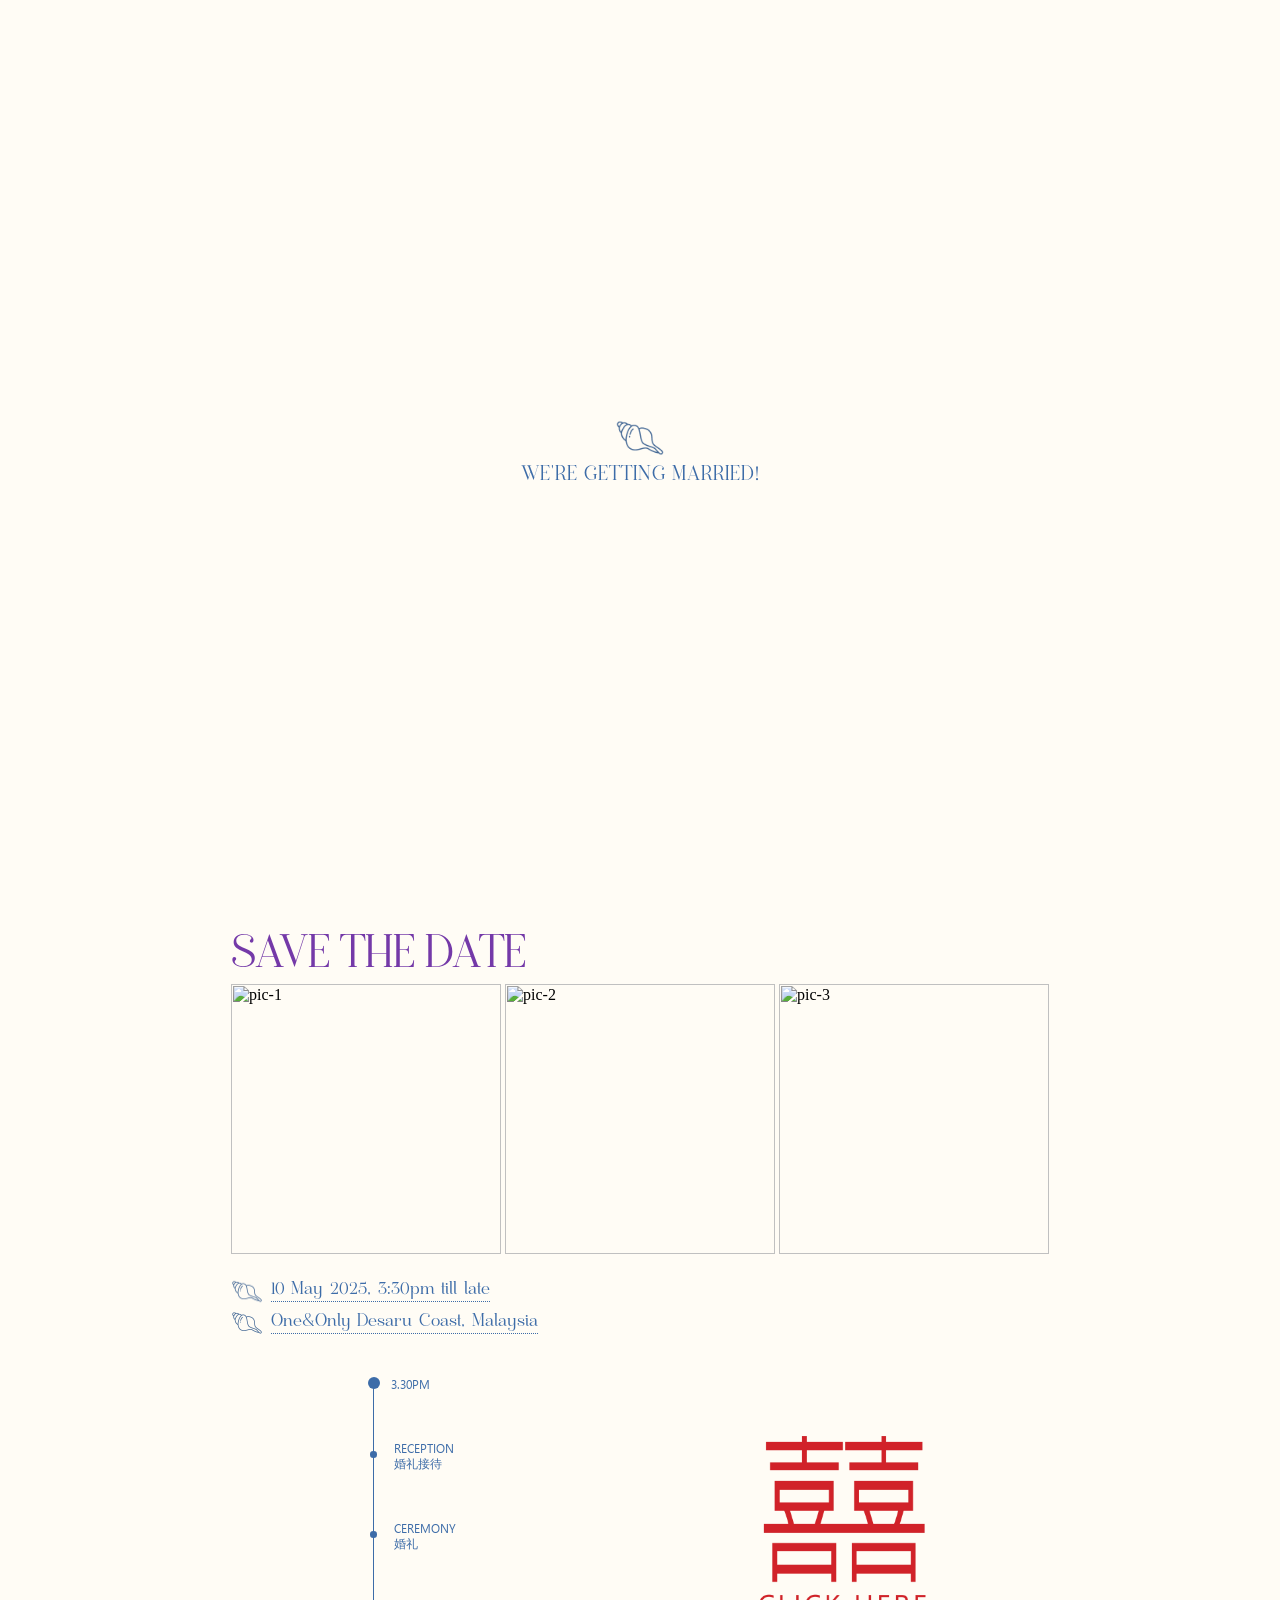
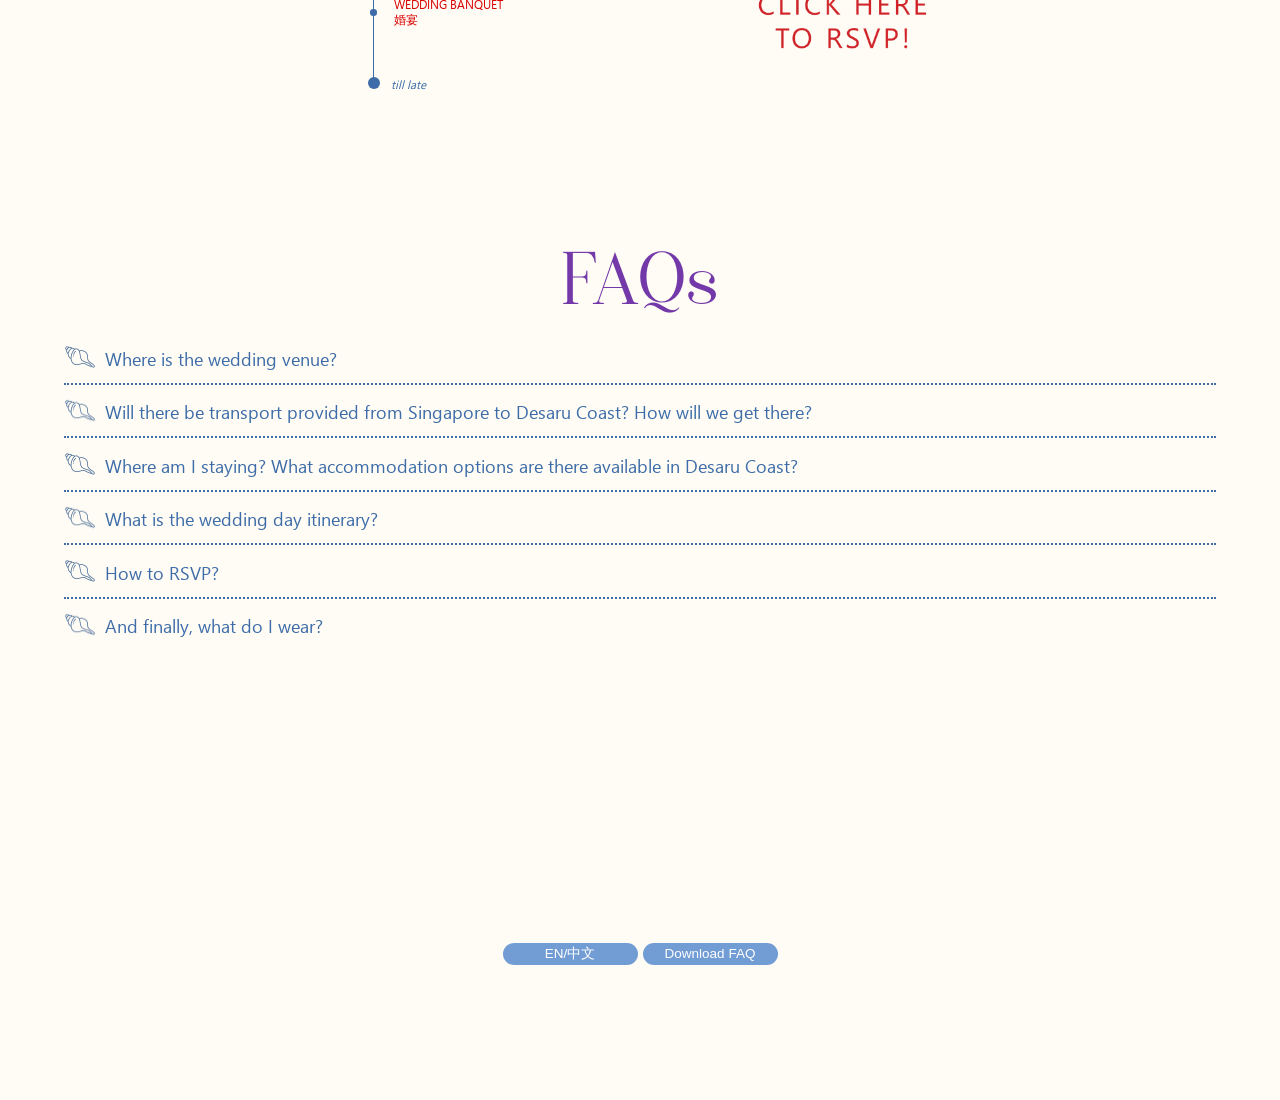
==== index.html @ eba57a78 "V7.8" ====
<html lang="en">
<head>
    <meta charset="UTF-8">
    <meta name="viewport" content="width=device-width, initial-scale=1.0, user-scalable=no">
    
    <!-- Primary favicon -->
    <link rel="icon" href="/assets/SNAIL-BLUE-OUTLINE.png" type="image/png">

    <!-- Fallback favicon -->
    <link rel="icon" href="/assets/SNAIL-BLUE-OUTLINE.ico" type="image/x-icon">

    <title>Jiahao&Valerie</title>
    <link rel="stylesheet" href="style.css">
    <link rel="stylesheet" href="mediaqueries.css">
</head>
<body>
    <div class="sidebar sidebar-hidden">
        <a href="#intro" class="dot" id="dot-info"></a>
        <a href="#info" class="dot" id="dot-intro"></a>
        <a href="#faq" class="dot" id="dot-faq"></a>
    </div>
    <div id="loading-screen">
        <img src="./assets/SNAIL-BLUE.png" alt="snail-blue">
        <div class="loading-text">
            <div class="loading-text">WE'RE GETTING MARRIED!</div>
        </div>
    </div>
    <section id="intro">
        <div class="top-container">
            <img src="./assets/SNAIL-BLUE.png" alt="snail-blue">
            <div class="header-text">
                <div>WE'RE GETTING MARRIED!</div>
                <div>REQUESTING PLEASURE OF YOUR COMPANY</div>
                <div>TO CELEBRATE OUR MARRIAGE WITH US</div>
            </div>
        </div>
        <div class="bottom-container">
            <div class="img-text-container">
                <div class="img-main">
                    <img src="./assets/MAIN1.png" alt="main-1">
                </div>
                <div class="name-year-container">
                    <div class="chi-name-text1">嘉壕.思俐</div>
                    <div class="chi-name-text2">2025</div>
                </div>
            </div>
        </div>
    </section>
    <section id="info">
        <div class="STD-loc-rsvp-container">
            <div class="STD-loc-container">
                <div class="STD-container">
                    <div class="STD-text">SAVE THE DATE</div>
                    <div class="pic">
                        <div class="STD-pic-container">
                            <img src="./assets/A1.png" alt="pic-1">
                            <img src="./assets/A2.png" alt="pic-2">
                            <img src="./assets/A3.png" alt="pic-3">
                        </div>
                    </div>
                </div>
                <div class="date-loc-container">
                    <div class="mobile-center">
                        <div class="date-text">
                            <img src="./assets/SNAIL-BLUE.png" alt="snail-blue">
                            <a href="./assets/SAVE THE DATE.ics">
                                <div class="date-text">10 May 2025, 3:30pm till late</div>
                            </a>
                        </div>
                        <div class="loc-text">
                            <img src="./assets/SNAIL-BLUE.png" alt="snail-blue">
                            <a href="https://maps.app.goo.gl/ZNL298UGyn8AYR3H9" target="_blank">
                                One&Only Desaru Coast, Malaysia
                            </a>
                        </div>
                    </div>
                </div>
            </div>
            <div class="timeline-rsvp-container">
                <div class="timeline-container">
                    <div class="timeline-center">
                        <div class="dot-text-container">
                            <div class="line"></div>
                            <div class="timeline-event">
                                <div class="big-dot"></div>
                                <div class="event-text">3.30PM</div>
                            </div>
                            <div class="timeline-event">
                                <div class="small-dot"></div>
                                <div class="event-text">RECEPTION<br>婚礼接待</div>
                            </div>
                            <div class="timeline-event">
                                <div class="small-dot"></div>
                                <div class="event-text">CEREMONY<br>婚礼</div>
                            </div>
                            <div class="timeline-event">
                                <div class="small-dot"></div>
                                <div class="red-text">WEDDING BANQUET<br>婚宴</div>
                            </div>
                            <div class="timeline-event">
                                <div class="big-dot"></div>
                                <div class="event-text">till late</div>
                            </div>
                        </div>
                    </div>
                </div>
                <div class="rsvp-container">
                    <a href="https://withjoy.com/jiahao-and-valerie/rsvp" target="_blank">
                        <img src="./assets/XI.png" alt="xi img">
                    </a>
                </div>
            </div>
        </div>
    </section>
    <section id="faq">
        <div class="faq-container">
            <div class="faq-top-container">
                <div class="faq-title-text">FAQs</div>
            </div>
            <div class="faq-bottom-container">
                <div class="question-answer-container" >
                    <div class="Q-A">
                        <div class="question-container" onclick="toggleAnswer(this)">
                            <img src="./assets/SNAIL-BLUE.png" alt="snail-blue">
                            <div class="english">
                                Where is the wedding venue?
                            </div>
                            <div class="chinese" style="display: none;">
                                婚礼场地在哪里？
                            </div>
                        </div>
                        <div class="answer-container">
                            <div class="english">
                                Our wedding will be at One&Only Desaru Coast in Johor, Malaysia. The resort’s address is: 
                                <a class="faq-link" href="https://maps.app.goo.gl/ZNL298UGyn8AYR3H9" target="_blank">Darul Ta’zim, Persiaran Damai, Desaru Coast Bandar Penawar, 90, 81930, Johor, Malaysia
                                    <img class="link-icon" src="./assets/LINK-ICON.png" alt="link img">
                                </a> Both the ceremony and dinner will be hosted at Ember Beach Club.
                            </div>
                            <div class="chinese" style="display: none;">
                                我们的婚礼将在One&Only Desaru Coast, 柔佛州, 马来西亚。度假村的地址是：
                                <a class="faq-link" href="https://maps.app.goo.gl/ZNL298UGyn8AYR3H9" target="_blank">Darul Ta’zim, Persiaran Damai, Desaru Coast Bandar Penawar, 90, 81930, Johor, Malaysia
                                    <img class="link-icon" src="./assets/LINK-ICON.png" alt="link img">
                                </a>
                                仪式和晚宴将在 Ember Beach Club 举行。
                            </div>
                        </div>
                    </div>
                    <div class="Q-A">
                        <div class="question-container" onclick="toggleAnswer(this)">
                            <img src="./assets/SNAIL-BLUE.png" alt="snail-blue">
                            <div class="english">
                                Will there be transport provided from Singapore to Desaru Coast? How will we get there? 
                            </div>
                            <div class="chinese" style="display: none;">
                                会提供从新加坡到德沙鲁海岸的交通吗？我们该如何到达那里？
                            </div>
                        </div>
                        <div class="answer-container">
                            <div class="english">
                                Unfortunately, we don’t have transportation arranged to fetch guests from Singapore to Desaru Coast at this time. However, there are several convenient ways at your own cost to get there:
                                <br><br style="line-height: 0.7;">
                                <b>By Car/Taxi</b>: The quickest option is to take a car or taxi, which typically takes about 1.5 hours to 2 hours from Johor Bahru checkpoint.
                                <br><br style="line-height: 0.6;">
                                <b>By Bus</b>: There are a few bus companies that operate direct services from Singapore to your hotels in Desaru Coast. The bus tickets are about $55sgd~ for a round trip. You may check popular booking platforms such as 
                                <a class="faq-link" href="https://www.easybook.com" target="_blank">easybook.com 
                                    <img class="link-icon" src="./assets/LINK-ICON.png" alt="link img">
                                </a> or 
                                <a class="faq-link" href="https://www.busonlineticket.com" target="_blank">busonlineticket.com 
                                    <img class="link-icon" src="./assets/LINK-ICON.png" alt="link img">
                                </a>    
                                for schedules and availability.
                                <br><br style="line-height: 0.6;">
                                <b>By Ferry</b>: You may also consider a 1.5 hours ferry ride from Singapore Tanah Merah Ferry Terminal to Desaru Coast Ferry Terminal.The ferry tickets are about $160sgd~ for a round trip. From there, we will be able to arrange pick up for you. 
                                <br><br style="line-height: 0.7;">
                                We appreciate your understanding and can’t wait to see you there!
                            </div>
                            <div class="chinese" style="display: none;">
                                目前我们没有安排从新加坡到德沙鲁海岸的交通。不过，您可以选择以下几种便捷的自费方式前：
                                <br><br style="line-height: 0.7;"><b>自驾/出租车</b>：最快的方式是乘坐汽车或出租车，通常从柔佛新山关卡到达大约需要1.5小时到2小时。
                                <br><br style="line-height: 0.6;"><b>巴士</b>：有几家巴士公司提供从新加坡直达德沙鲁海岸酒店的服务。往返票价大约为55新加坡元。您可以查看 
                                <a class="faq-link" href="https://www.easybook.com" target="_blank">easybook.com 
                                    <img class="link-icon" src="./assets/LINK-ICON.png" alt="link img">
                                </a> 或 
                                <a class="faq-link" href="https://www.busonlineticket.com" target="_blank">busonlineticket.com 
                                    <img class="link-icon" src="./assets/LINK-ICON.png" alt="link img">
                                </a> 等热门订票平台以获取时间表和可用性。
                                <br><br style="line-height: 0.6;"><b>渡轮</b>：您还可以考虑从新加坡的淡米尔渡轮码头乘坐1.5小时的渡轮到德沙鲁海岸渡轮码头。往返票价大约为160新加坡元。从那里，我们将为您安排接送服务。
                                <br><br style="line-height: 0.7;">感谢您的理解，期待与您相见！
                            </div>
                        </div>
                    </div>
                    <div class="Q-A">
                        <div class="question-container" onclick="toggleAnswer(this)">
                            <img src="./assets/SNAIL-BLUE.png" alt="snail-blue">
                            <div class="english">
                                Where am I staying? What accommodation options are there available in Desaru Coast?
                            </div>
                            <div class="chinese" style="display: none;">
                                我该住哪里？德沙鲁海岸有哪些住宿选择？
                            </div>
                        </div>
                        <div class="answer-container">
                            <div class="english">
                                Yay, are you planning a cute weekend staycation too? Kindly note that accommodation will be at your own cost, however there are plenty of fantastic options available for all budgets:
                                <br><br style="line-height: 0.7;"><b>One&Only Desaru Coast</b>: If you’re interested in staying at One&Only Desaru, please let us know in advance, and we’ll do our best to secure the best rates for you.
                                <br><br style="line-height: 0.6;"><b>Hotels</b>: There are several lovely hotels in Desaru, such as Hard Rock Hotel, Westin, and Anantara, offering a variety of amenities to fit what you are looking for
                                <br><br style="line-height: 0.6;"><b>Airbnb</b>: There are also many Airbnb options available in the area.
                                <br><br style="line-height: 0.7;">Since there are limited taxi and Grab services in Desaru, we are planning to arrange pick-up from nearby hotels for guests who came without a car. Kindly let us know in advance if you need this service, and we’ll provide more details as the date approaches.
                            </div>
                            <div class="chinese" style="display: none;">
                                太好了，您也计划一个可爱的周末度假吗？虽然住宿费用自理，但这里有许多适合各种预算的选： 
                                <br><br style="line-height: 0.7;"><b>One&Only Desaru Coast</b>：如果您有兴趣入住 One&Only Desaru，请提前告知我们，我们会尽力为您争取最佳价格。 
                                <br><br style="line-height: 0.6;"><b>酒店</b>：德沙鲁有几家不错的酒店，如 Hard Rock Hotel、Westin 和 Anantara，提供多种设施以满足您的需求。
                                <br><br style="line-height: 0.6;"><b>Airbnb</b>：这区还有许多 Airbnb 选择。
                                <br><br style="line-height: 0.97">由于德沙鲁的出租车和 Grab 服务有限，我们计划为没有自驾的贵宾安排从附近酒店接送服务。如果您需要接载，请提前告知我们，日期临近时我们会提供更多详细信息。
                            </div>
                        </div>
                    </div>
                    <div class="Q-A">
                        <div class="question-container" onclick="toggleAnswer(this)">
                            <img src="./assets/SNAIL-BLUE.png" alt="snail-blue">
                            <div class="english">
                                What is the wedding day itinerary? 
                            </div>
                            <div class="chinese" style="display: none;">
                                婚礼当天的行程安排是什么？
                            </div>
                        </div>
                        <div class="answer-container">
                            <div class="english">
                                Kindly arrive before 4pm to get settled down. The ceremony will start at 4.30pm, followed by photo taking around 5pm. Canapes and drinks will be provided during such time. Dinner will start at 7.30pm and ends till late. 
                            </div>
                            <div class="chinese" style="display: none;">
                                邀请贵宾们在下午4点前到达，方便安顿。仪式将在下午4点30分开始，之后在5点左右将有小拍照环节。期间将提供小吃和饮品。晚宴将在晚上7点30分开始，持续到晚。
                            </div>
                        </div>
                    </div>
                    <div class="Q-A">
                        <div class="question-container" onclick="toggleAnswer(this)">
                            <img src="./assets/SNAIL-BLUE.png" alt="snail-blue">
                            <div class="english">
                                How to RSVP? 
                            </div>
                            <div class="chinese" style="display: none;">
                                如何回复参加？
                            </div>
                        </div>
                        <div class="answer-container">
                            <div class="english">
                                Click Here: 
                                <a class="faq-link" href="https://withjoy.com/jiahao-and-valerie/rsvp" target="_blank">Link to RSVP 
                                    <img class="link-icon" src="./assets/LINK-ICON.png" alt="link img">
                                </a>
                                <br>
                                Click Here: 
                                <a class="faq-link" href="./assets/SAVE THE DATE.ics">Add to Calander 
                                    <img class="link-icon" src="./assets/LINK-ICON.png" alt="link img">
                                </a>
                                <br>It will bring you to a different website to register.
                            </div>
                            <div class="chinese" style="display: none;">
                                点击此处： 
                                <a class="faq-link" href="https://withjoy.com/jiahao-and-valerie/rsvp" target="_blank">链接以回复参加
                                    <img class="link-icon" src="./assets/LINK-ICON.png" alt="link img">
                                </a> 
                                <br>
                                点击此处： 
                                <a class="faq-link" href="./assets/SAVE THE DATE.ics">链接添加到您的日历
                                    <img class="link-icon" src="./assets/LINK-ICON.png" alt="link img">
                                </a>
                                <br>这将带您到一个不同的网站进行注册。
                            </div>
                        </div>
                    </div>
                    <div class="Q-A">
                        <div class="question-container" onclick="toggleAnswer(this)">
                            <img src="./assets/SNAIL-BLUE.png" alt="snail-blue">
                            <div class="english">
                                And finally, what do I wear? 
                            </div>
                            <div class="chinese" style="display: none;">
                                最后，我该穿什么？
                            </div>
                        </div>
                        <div class="answer-container">
                            <div class="english">
                                The dress code is smart casual. As the ceremony will be by the beach and dinner is in an open setting, do avoid thick clothes. 
                                <br><br>Ditch the office cbd vibes for our celebration! We hope to see you there in breezy tropical vacation colors such as light blue, lavender, dusty rose, and burnt orange. See you there!
                            </div>
                            <div class="chinese" style="display: none;">
                                着装要求是半正式休闲装。由于仪式将在海滩上举行，晚宴在开放的环境中，请避免穿着厚重的衣物。
                                <br><br>我们希望看到您穿着清新休闲度假风，如浅蓝色、薰衣草色、灰玫瑰色和烧橙色。期待与您相见！
                            </div>
                        </div>
                    </div>
                </div>
            </div>
            <div class="button-bottom">
                <button id="languageToggle">EN/中文</button>
                <a id="downloadLink" href="./assets/FAQ_EN.pdf" download="English FAQ.pdf">
                    <button id="downloadButton">Download FAQ</button>
                </a>
            </div>
        </div>
    </section>
    <script src="script.js"></script>
</body>
</html>
---- style.css ----
@font-face {
    font-family: 'leelawadee';
    src: url('./fonts/leelawadee-ui.ttf') format('truetype'),
}

@font-face {
    font-family: 'montcers';
    src: url('./fonts/Montcers.otf') format('opentype');
}

@font-face {
    font-family: 'sarlotte';
    src: url('./fonts/Sarlotte.otf') format('opentype');
}

/* Page CSS */

:root {
    --effective-vh: 100vh; /* Default value */
}


*{
    margin: 0;
    padding: 0;
}

html, body{
    background-color: #fffcf5;
    overflow: auto;
    height: 300vh;
    scroll-behavior: smooth; /* Enables smooth scrolling */
    scroll-snap-type: y mandatory; /* Ensure snapping behavior */
    overflow-x: hidden;
}

section {
    height: 100vh; /* Each section takes full viewport height */
    scroll-snap-align: start; /* Aligns to the start of the viewport */
}


/* Sidebar Styling */
.sidebar {
    display: none; /* Initially hidden */
    opacity: 0; /* Start as invisible for fade-in effect */
    transition: opacity 0.5s ease-in-out; /* Transition for fading in/out */
}

/* Dot Style */
.dot {
    width: 10px; /* Default dot size for desktop */
    height: 10px;
    background-color: #3d6ba83a;
    border-radius: 50%;
    display: block;
    transition: background-color 0.3s;
}

/* Active Dot Style */
.dot.active {
    background-color: #3d6ba886; /* Highlighted color */
}



/* Loading Screen */
/* Loading Screen CSS */
#loading-screen {
    position: fixed; /* Cover the whole viewport */
    top: 0;
    left: 0;
    width: 100%;
    height: 100%;
    background-color: #fffcf5;
    display: flex;
    flex-direction: column;
    align-items: center;
    justify-content: center;
    opacity: 1; /* Fully visible by default */
    transition: visibility 2s ease-out, opacity 2s ease-out; /* Smooth transition for opacity */
    z-index: 1000; /* Ensure it’s on top of everything else */
}


/* Loading Text and Image */
.loading-text,
#loading-screen img {
    opacity: 0; /* Start invisible */
    transition: opacity 2s ease-in; /* Fade-in transition */
}

#loading-screen img {
    width: auto;
    height: 50px;
    max-width: 100%;
    object-fit: contain;
}

.loading-text{
    font-family: 'sarlotte';
    font-size: 20px;
    letter-spacing: 0.05em;
    color: #3d6ca8;
}

/* Fade-in when loading screen is visible */
#loading-screen.visible .loading-text,
#loading-screen.visible img {
    opacity: 1; /* Fully visible */
}

/* Hidden state for fade-out */
#loading-screen.hidden {
    opacity: 0; /* Change opacity to 0 to trigger fade-out */
}


/* Intro Page */

#intro {
    height: 100vh;
    visibility: hidden; /* Start hidden */
    opacity: 0; /* Start with no opacity */
    transition: opacity 2s ease-in-out; /* Transition for the fade-in effect */
    display: flex;
    flex-direction: column;
    align-items: center;

}

/* When visible */
#intro.visible {
    visibility: visible; /* Makes it visible in the layout */
    opacity: 1; /* Fully visible */
}

.top-container{
    padding-top: 25px;
    text-align: center;
}

.top-container img{
    width: auto;
    height: 30px;
    max-width: 100%;
    object-fit: contain;
}

.header-text{
    font-family: 'sarlotte';
    font-size: min(1.1vw, 1.1vh);
    letter-spacing: 0.05em;
    color: #3d6ca8;
}

.bottom-container{
    flex: 1;
    height: 100%;
    display: flex;
    justify-content: center;
    align-items: center;
    overflow: hidden;
    padding-bottom: min(15vw, 15vh);
}

.img-text-container{
    position: relative;
}

.bottom-container img{
    padding-right: min(9vw, 9vh);
    width: auto;
    height: 90%;
    max-width: 90%;
    object-fit: contain;
}

.name-year-container{
    padding-right: min(9vw, 9vh);
    height: 10%;
    display: flex;
    flex-direction: column;
    align-items: flex-end;
    font-weight: 100;
}

.chi-name-text1{
    font-family: 'leelawadee';
    letter-spacing: 0.1em;
    font-size: min(5vw, 3vh);
    color: #3d84b3;
}

.chi-name-text2{
    margin-top: 0.2em;
    font-family: 'leelawadee';
    font-size: min(3.5vw, 2.5vh);
    color: #d90000;
}


/* Info Page */
#info{
    height: 100vh;
    display: flex;
    flex-direction: column;
    align-items: center;
    visibility: hidden; /* or use opacity: 0; */
    opacity: 0; /* Use opacity for fade-in effect */
}

/* When visible */
#info.visible {
    visibility: visible; /* or just remove this line if using opacity */
    opacity: 1;
    transition: opacity 2s ease-in-out; /* Transition for the fade-in effect */
}

/* Location Section */

.STD-loc-rsvp-container{
    height: 100vh;
    display: flex;
    flex-direction: column;
    justify-content: center;
    align-items: center;
}

.STD-loc-container{
    height: 50vh;
    display: flex;
    flex-direction: column;
    justify-content: center;
}


.STD-text{
    font-family: 'sarlotte';
    font-size: min(5vw, 5vh);
    color: #7439a8;
}

.STD-pic-container{
    width: 100%; /* Ensure it takes full width */
    max-height: 50vh; /* Limit height */
    overflow: hidden; /* Hide overflow */
    position: relative;
}

.STD-pic-container img{
    width: auto;
    height: min(30vh, 30vw);
    max-width: 100%;
    object-fit: contain;
}

.date-loc-container{
    display: flex;
    flex-direction: column;
}

.date-loc-container img{
    height: min(3.5vh, 3.5vw);
    margin-right: 1%;
}

.date-text, .loc-text {
    display: flex;                /* Use flexbox for alignment within each section */
    align-items: center;          /* Center align items vertically */
    font-size: min(2vw, 2vh);
    font-family: 'sarlotte';
    color: #3d6ca8;
    word-spacing: 0.15em;
}

.mobile-center{
    padding-top: min(2vh, 2vw);
}

.loc-text a, .date-text a {
    display: flex;
    align-items: center; /* Center vertically */
    width: auto; /* Ensure it takes the full width available */
    color: #3d6ca8;       /* Match your text color */
    white-space: nowrap;
    text-decoration: none;
    border-bottom: 1px dotted #3d6ca8;
}

/* RSVP Section */

.timeline-rsvp-container{
    height: 40vh;
    width: 100%;
    overflow: hidden;
    display: flex;
    align-items: center;
    justify-content: center;
    padding-bottom: min(8vw, 8vh);
}

.timeline-container{
    width: 50%;
    display: flex;
    justify-content: center;
}

.timeline-center{
    width: auto;
    display: flex;
}

.dot-text-container {
    height: 96%;
    display: flex;
    flex-direction: column;
    position: relative;
    width: auto;
    justify-content: center;
}

.timeline-event {
    display: flex;
    align-items: center;
    justify-content: flex-start;
    position: relative;
    margin-bottom: 5vh; /* Margin scales with screen height */
}

.event-text {
    padding-left: calc(0.5vw + 0.5vh);
    font-family: 'leelawadee';
    font-size: min(1.3vw, 1.3vh); /* Text size scales with viewport size */
    color: #3d6ca8;
    padding-top: 3%;
}

.red-text{
    padding-left: calc(0.5vw + 0.5vh);
    font-family: 'leelawadee';
    font-size: min(1.3vw, 1.3vh); /* Text size scales with viewport size */
    color: #d90000;
}

.big-dot, .small-dot {
    border-radius: 50%;
    background-color: black;
    z-index: 1;
    background-color: #3d6ca8;
}

.big-dot {
    width: calc(0.55vw + 0.55vh); /* Dot size scales with viewport */
    height: calc(0.55vw + 0.55vh);
}

.small-dot {
    margin-left: calc(0.12vw + 0.12vh);
    margin-right: calc(0.3vw + 0.3vh);
    width: calc(0.3vw + 0.3vh); /* Smaller dot size scaling */
    height: calc(0.3vw + 0.3vh);
    
}

.line {
    position: absolute;
    width: calc(0.08vw + 0.08vh); /* Same width as big-line */
    height: 100%;  /* Longer line height for middle events */
    background-color: black;
    left: calc(0.22vw + 0.22vh);
    overflow: hidden;
    background-color: #3d6ca8;    
}

.timeline-event:last-child{
    margin: 0;
}

.timeline-event:last-child .event-text{
    font-style: italic;
}



/* RSVP Section */
.rsvp-container{
    left: 50%;
    width: 50%;
}

.rsvp-container a{
    display: flex;
    justify-content: center;
    width: 100%;

}

.rsvp-container img{
    width: min(25vw, 25vh);
    height: auto;
}



/* FAQ Page */
#faq {
    height: 100vh;
    visibility: hidden; /* Start hidden */
    opacity: 0; /* Start with no opacity */
    transition: opacity 2s ease-in-out; /* Transition for the fade-in effect */
    display: flex;
    flex-direction: column;
    align-items: center;

}

/* When visible */
#faq.visible {
    visibility: visible; /* Makes it visible in the layout */
    opacity: 1; /* Fully visible */
}

.faq-container{
    height: 100vh;
    width: 90vw;
    display: flex;
    flex-direction: column;
    align-items: center;
}

.faq-top-container {
    text-align: center;
    font-family: 'sarlotte';
    font-size: min(8vw, 8vh);
    color: #7439a8;
    padding-top: min(5vw, 5vh);
}

.faq-bottom-container {
    flex-grow: 1;
    font-family: 'leelawadee';
    color: #3d6ca8;
    font-size: min(2vw, 2vh);
    width: 100%;
    overflow: hidden;
}

.faq-link {
    text-decoration: none;
    border-bottom: 1px dotted #7439a8;
    color: #7439a8; /* Default color */
}

.faq-link:visited {
    color: #7439a8; /* Color after link is visited */
}

.faq-link:hover {
    color: #7439a8; /* Color on hover */
}

.faq-link:active {
    color: #7439a8; /* Color when link is clicked */
}


/* Answer containers start hidden */
.answer-container {
    display: none;
    padding-left: min(8vw, 8vh);
    padding-right: min(8vw, 8vh);
    transition: all 0.3s ease;
    text-align: justify;
}

/* Question hover effect for better UX */
.question-container {
    cursor: pointer;
    margin: 10px 0;
    padding-top: 10px;
    border-top: 2px dotted #3d6ca8;
    display: flex;
}

.question-container div{
    padding-top: min(0.5vw, 0.5vh);
}

.question-container img{
    height: min(3.5vw, 3.5vh);
    padding-right: min(1vw, 1vh);
}

/* Remove top border from the first question in the FAQ section */
.question-answer-container > .Q-A:first-child > .question-container {
    padding-top: 0;
    border-top: none;
}

.question-container:hover {
    color: #d90000;
}

.faq-bottom-container {
    flex-grow: 1; /* Allows the content area to grow and push the button down */
}

.button-bottom {
    display: flex;
    justify-content: center;
    margin-top: auto; /* Pushes the button to the bottom */
    padding-bottom: min(15vw, 15vh); /* Optional: adds some spacing from the bottom */
    gap: 5px;
}

#languageToggle , #downloadButton{
    background-color: #719cd4;
    color: white; /* White text */
    border: none; /* Remove borders */
    border-radius: min(3vw, 3vh); /* Rounded corners */
    cursor: pointer; /* Pointer cursor on hover */
    transition: background-color 0.3s; /* Transition for background color */
    display: flex;
    align-items: center;
    justify-content: center;
    font-size: min(1.5vw, 1.5vh);
    height: min(2.5vw, 2.5vh);
    width: min(15vw, 15vh);
    -webkit-tap-highlight-color: rgba(0, 0, 0, 0);
}

.button-bottom a{
    text-decoration: none;
}

.link-icon{
    height: min(1.2vw, 1.2vh);
    width: auto;
}
---- mediaqueries.css ----
@media screen and (max-width: 1400px) {

}



@media screen and (max-height: 950px) and (max-width: 500px) {
    .top-container img{
        height: min(6vh, 6vw);
    }

    .header-text{
        font-size: min(2.3vw, 2.3vh);
    }

    .bottom-container{
        padding-bottom: 8vh;
    }

    .bottom-container img{
        padding: 0;
    }

    .img-main{
        display: flex;
        justify-content: center;
    }

    #loading-screen img {
        height: 35px;
    }
    
    .loading-text{
        font-size: 15px;
    }

    /* Side Bar */
    .dot {
        width: 5px; /* Dot size for mobile */
        height: 5px;
    }

    .sidebar {
        position: fixed;
        top: 50%;
        right: 10px; /* Adjust as needed to position on the side */
        transform: translateY(-50%);
        display: flex;
        flex-direction: column;
        gap: 4px; /* Space between dots */
        z-index: 999; /* Ensure it stays on top */
    }


    /* Info page */

    .STD-container{
        display: flex;
        flex-direction: column;
        align-items: center;
    }

    .STD-loc-container {
        height: 41vh;
    }

    .STD-text{
        font-size: min(10vw, 10vh);
        padding-bottom: min(2vw, 2vh);
    }

    .date-loc-container{
        align-items: center;
        padding-top: min(2vw, 2vh);
    }

    .date-text, .loc-text {
        font-size: min(3.9vw, 3.9vh);
    }

    .date-loc-container img{
        height: min(6vh, 6vw);
    }

    .mobile-center{
        display: flex;
        flex-direction: column;
        padding-top: 0;
    }

    
    /* RSVP Section */
    .event-text{
        font-size: min(3vw, 3vh);
    }

    .red-text{
        font-size: min(3vw, 3vh);
    }

    .small-dot{
        margin-left: calc(0.15vw + 0.15vh);
        width: calc(0.39vw + 0.39vh); /* Smaller dot size scaling */
        height: calc(0.39vw + 0.39vh);
    }

    .big-dot {
        width: calc(0.7vw + 0.7vh); /* Dot size scales with viewport */
        height: calc(0.7vw + 0.7vh);
    }

    .line {
        left: calc(0.3vw + 0.3vh);
    }

    .rsvp-container a{
        justify-content: flex-start;
    }

    .timeline-container {
        justify-content: flex-end;
    }

    .timeline-center{
        padding-right: min(8vw, 8vh);
    }

    .rsvp-container img {
        padding-left: min(8vw, 8vh);
        width: min(30vw, 30vh);
    }

    /* FAQ Page */
    
    .faq-bottom-container {
        font-size: min(3vw, 3vh);
        padding: min(2vw, 2vh);
    }

    .chinese{
        font-size: min(3.3vw, 3.3vh);
    }

    .question-container img {
        padding-top: min(1vw, 1vh);
    }

    #languageToggle {
        font-size: min(3vw, 3vh);
    }

    .button-bottom {
        padding-bottom: min(27vw, 27vh); /* Optional: adds some spacing from the bottom */
    }

    #languageToggle , #downloadButton{
        font-size: min(3vw, 3vh);
        height: min(5vw, 5vh);
        width: min(22vw, 22vh);
    }

    .link-icon{
        height: min(2vw, 2vh);
    }
}


@media screen and (max-width: 350px) {
    .faq-bottom-container {
        font-size: min(2.5vw, 2.5vh);
    }

    .question-container img {
        padding-top: min(0.5vw, 0.5vh);
    }

    .chinese {
        font-size: min(2.8vw, 2.8vh);
    }
}
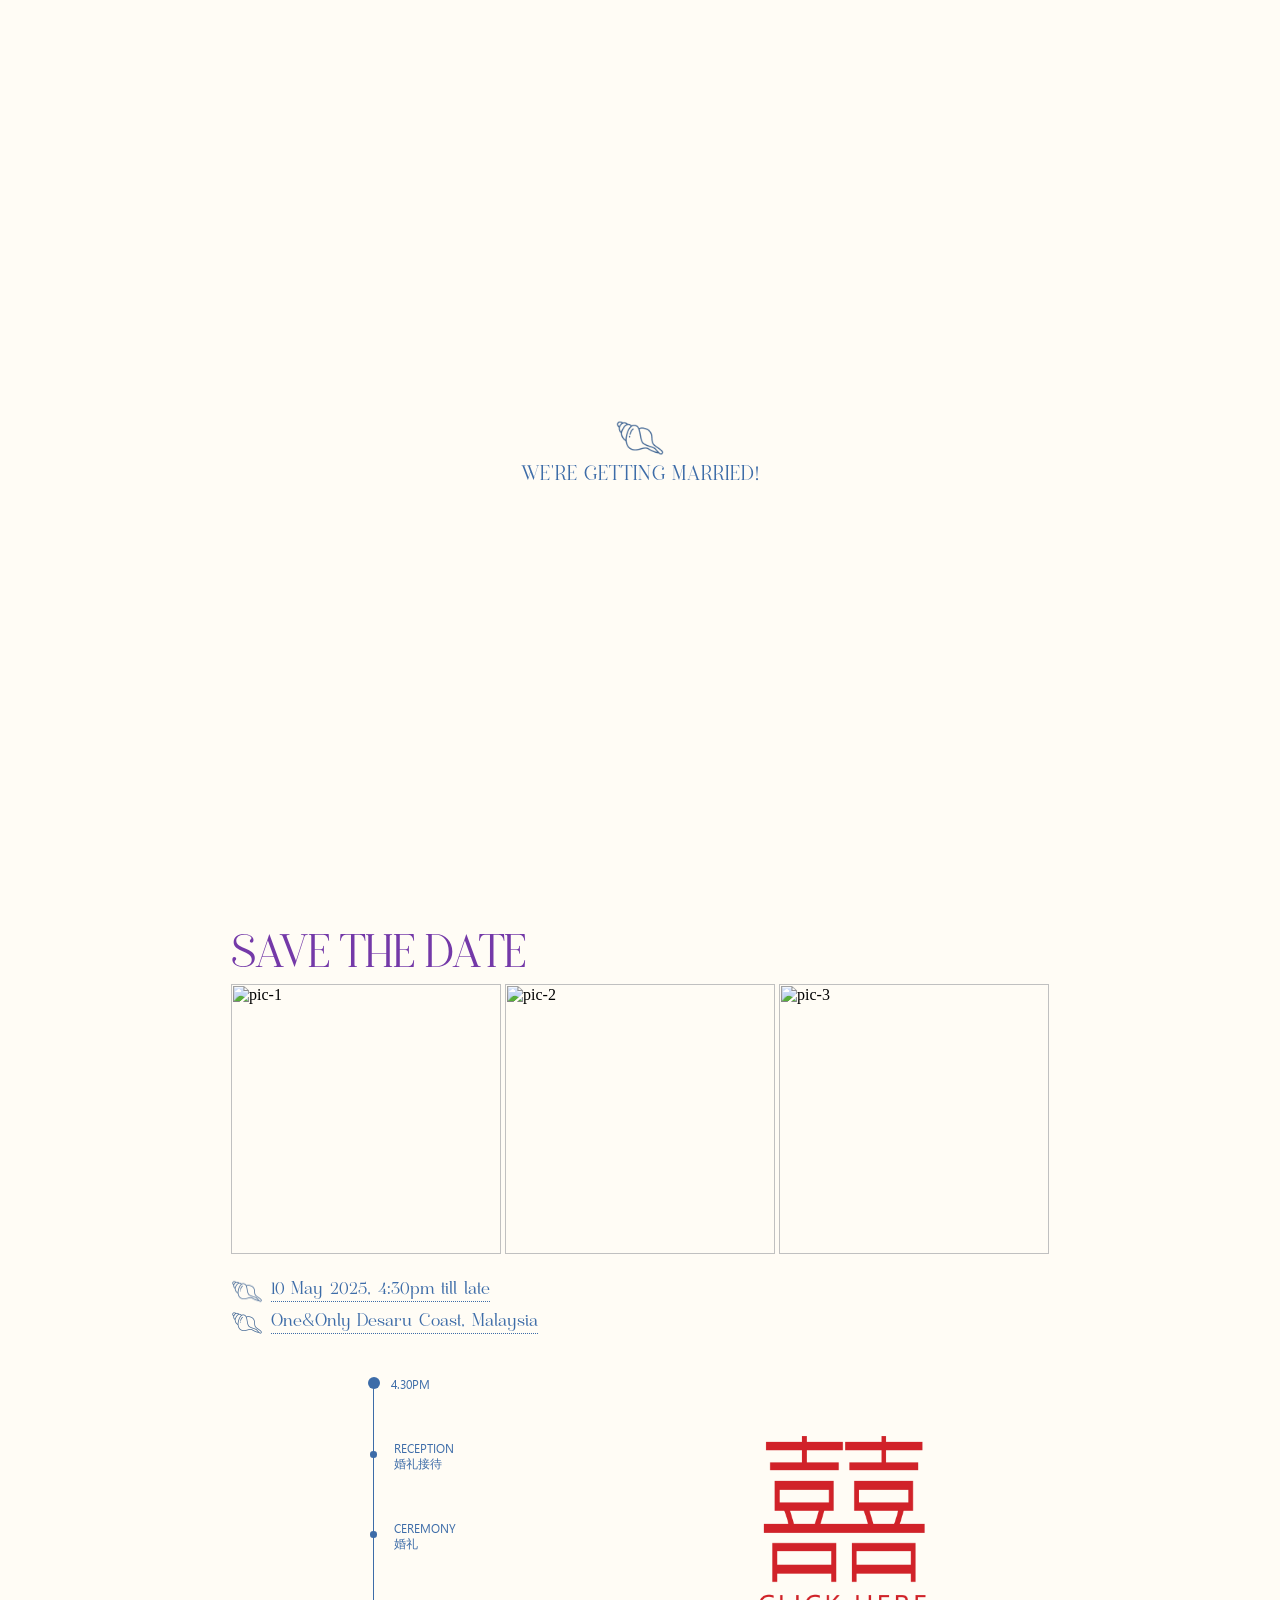
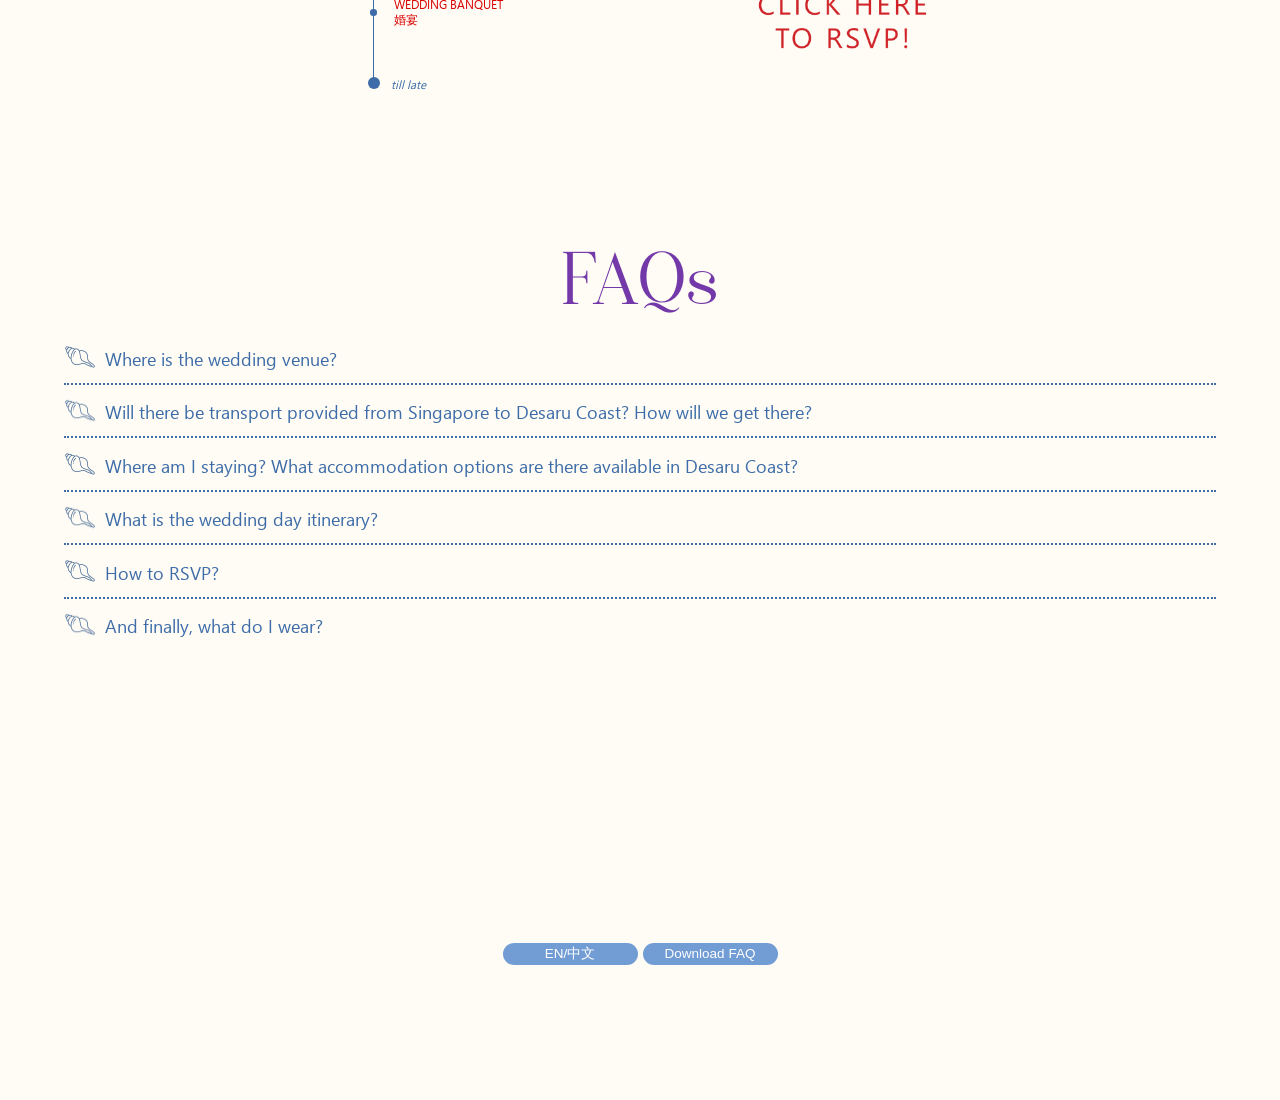
==== commit fcf6d9b1: "Updated timing" ====
--- a/index.html
+++ b/index.html
@@ -64,7 +64,7 @@
                         <div class="date-text">
                             <img src="./assets/SNAIL-BLUE.png" alt="snail-blue">
                             <a href="./assets/SAVE THE DATE.ics">
-                                <div class="date-text">10 May 2025, 3:30pm till late</div>
+                                <div class="date-text">10 May 2025, 4:30pm till late</div>
                             </a>
                         </div>
                         <div class="loc-text">
@@ -83,7 +83,7 @@
                             <div class="line"></div>
                             <div class="timeline-event">
                                 <div class="big-dot"></div>
-                                <div class="event-text">3.30PM</div>
+                                <div class="event-text">4.30PM</div>
                             </div>
                             <div class="timeline-event">
                                 <div class="small-dot"></div>
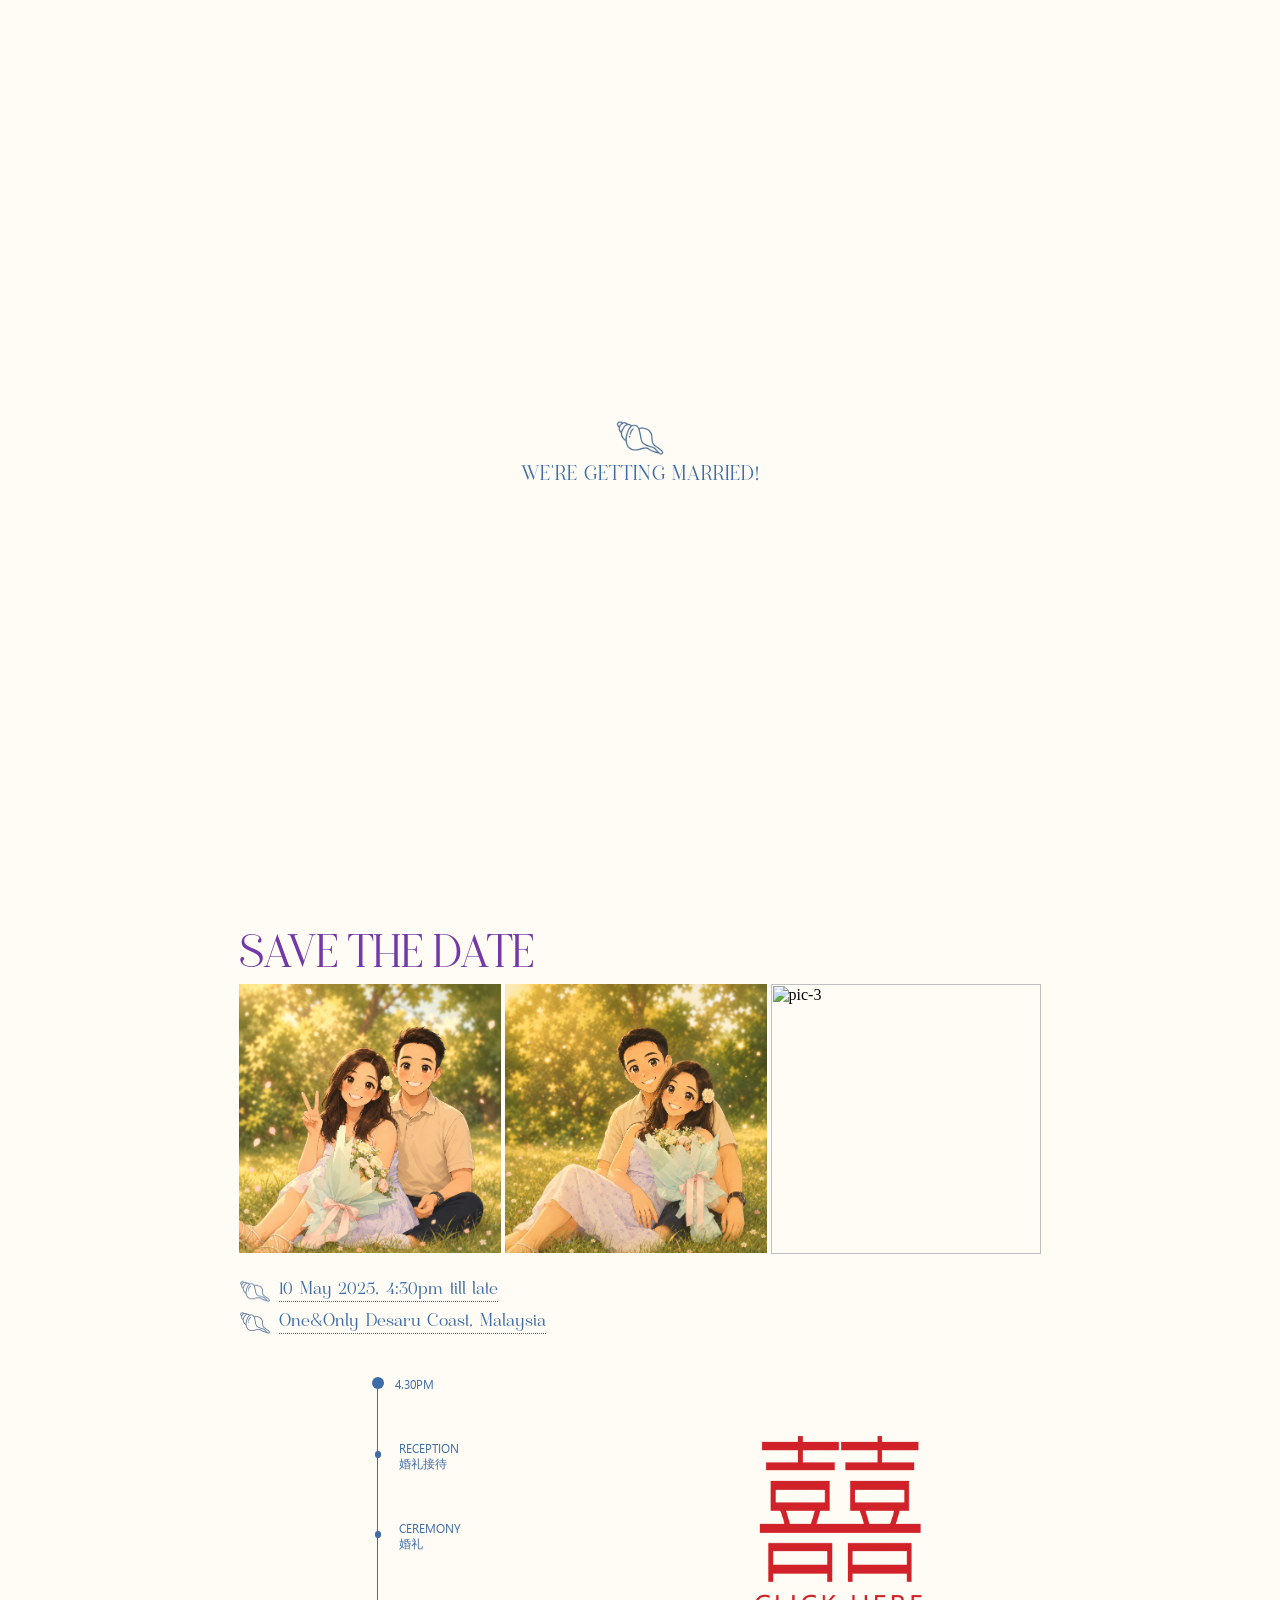
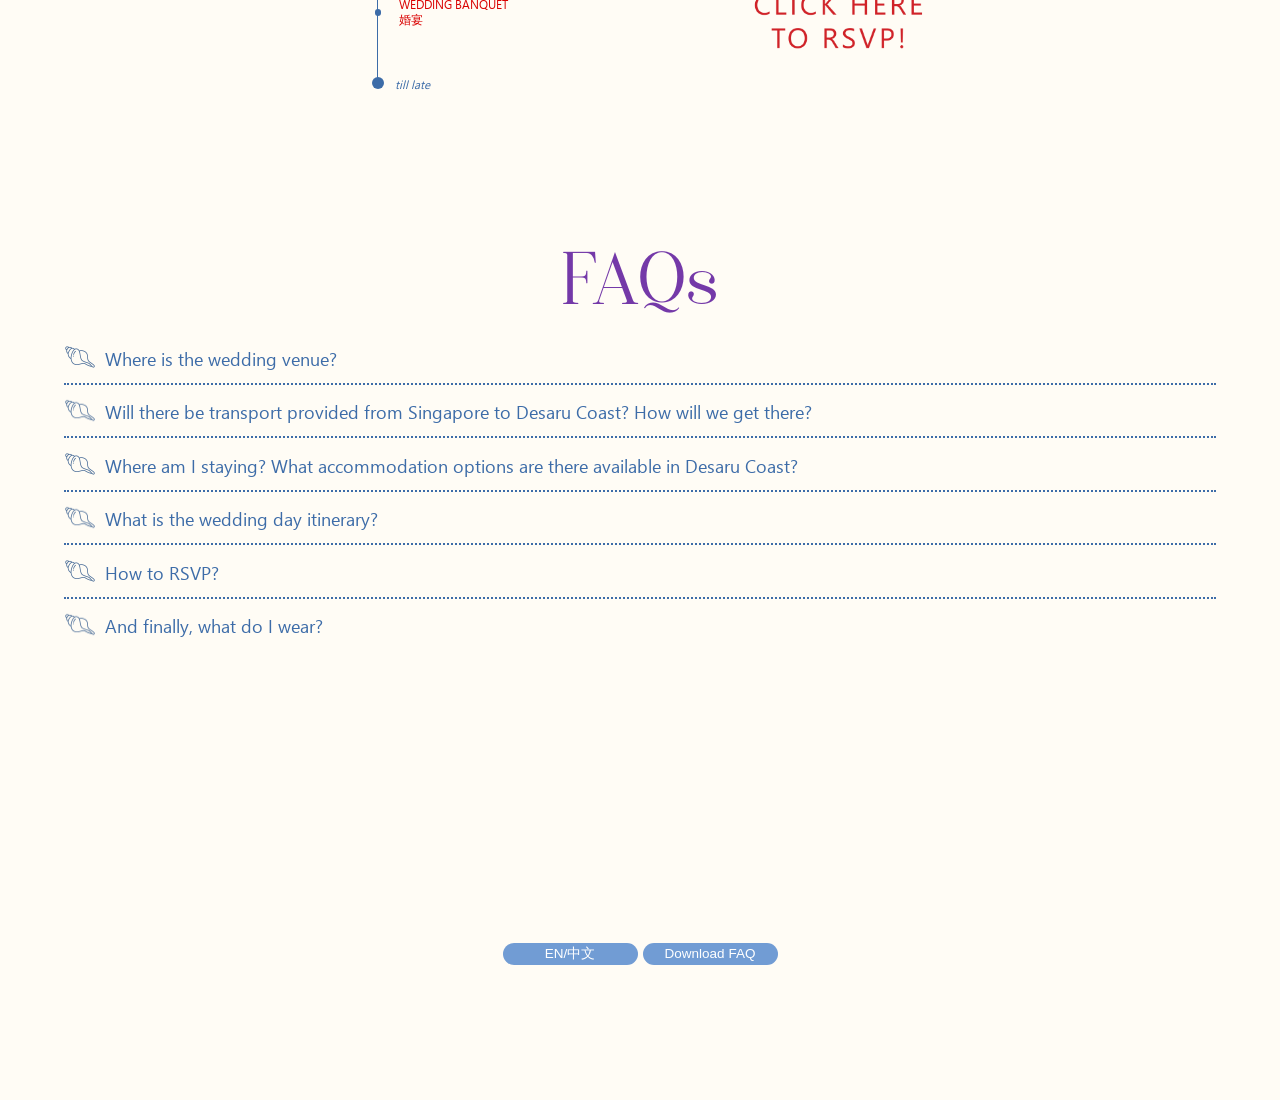
==== commit f0a43d1d: "added page dots to desktop version" ====
--- a/index.html
+++ b/index.html
@@ -1,8 +1,9 @@
 <html lang="en">
+
 <head>
     <meta charset="UTF-8">
     <meta name="viewport" content="width=device-width, initial-scale=1.0, user-scalable=no">
-    
+
     <!-- Primary favicon -->
     <link rel="icon" href="/assets/SNAIL-BLUE-OUTLINE.png" type="image/png">
 
@@ -13,17 +14,16 @@
     <link rel="stylesheet" href="style.css">
     <link rel="stylesheet" href="mediaqueries.css">
 </head>
+
 <body>
     <div class="sidebar sidebar-hidden">
-        <a href="#intro" class="dot" id="dot-info"></a>
-        <a href="#info" class="dot" id="dot-intro"></a>
+        <a href="#intro" class="dot" id="dot-intro"></a>
+        <a href="#info" class="dot" id="dot-info"></a>
         <a href="#faq" class="dot" id="dot-faq"></a>
     </div>
     <div id="loading-screen">
         <img src="./assets/SNAIL-BLUE.png" alt="snail-blue">
-        <div class="loading-text">
-            <div class="loading-text">WE'RE GETTING MARRIED!</div>
-        </div>
+        <div class="loading-text">WE'RE GETTING MARRIED!</div>
     </div>
     <section id="intro">
         <div class="top-container">
@@ -31,7 +31,7 @@
             <div class="header-text">
                 <div>WE'RE GETTING MARRIED!</div>
                 <div>REQUESTING PLEASURE OF YOUR COMPANY</div>
-                <div>TO CELEBRATE OUR MARRIAGE WITH US</div>
+                <div>TO CELEBRATE OUR MARRIAGE WITH US -- jhval25.netlify.app</div>
             </div>
         </div>
         <div class="bottom-container">
@@ -53,8 +53,8 @@
                     <div class="STD-text">SAVE THE DATE</div>
                     <div class="pic">
                         <div class="STD-pic-container">
-                            <img src="./assets/A1.png" alt="pic-1">
-                            <img src="./assets/A2.png" alt="pic-2">
+                            <img src="./assets/A1new.png" alt="pic-1">
+                            <img src="./assets/A2new.png" alt="pic-2">
                             <img src="./assets/A3.png" alt="pic-3">
                         </div>
                     </div>
@@ -118,7 +118,7 @@
                 <div class="faq-title-text">FAQs</div>
             </div>
             <div class="faq-bottom-container">
-                <div class="question-answer-container" >
+                <div class="question-answer-container">
                     <div class="Q-A">
                         <div class="question-container" onclick="toggleAnswer(this)">
                             <img src="./assets/SNAIL-BLUE.png" alt="snail-blue">
@@ -131,14 +131,19 @@
                         </div>
                         <div class="answer-container">
                             <div class="english">
-                                Our wedding will be at One&Only Desaru Coast in Johor, Malaysia. The resort’s address is: 
-                                <a class="faq-link" href="https://maps.app.goo.gl/ZNL298UGyn8AYR3H9" target="_blank">Darul Ta’zim, Persiaran Damai, Desaru Coast Bandar Penawar, 90, 81930, Johor, Malaysia
+                                Our wedding will be at One&Only Desaru Coast in Johor, Malaysia. The resort’s address
+                                is:
+                                <a class="faq-link" href="https://maps.app.goo.gl/ZNL298UGyn8AYR3H9"
+                                    target="_blank">Darul Ta’zim, Persiaran Damai, Desaru Coast Bandar Penawar, 90,
+                                    81930, Johor, Malaysia
                                     <img class="link-icon" src="./assets/LINK-ICON.png" alt="link img">
                                 </a> Both the ceremony and dinner will be hosted at Ember Beach Club.
                             </div>
                             <div class="chinese" style="display: none;">
                                 我们的婚礼将在One&Only Desaru Coast, 柔佛州, 马来西亚。度假村的地址是：
-                                <a class="faq-link" href="https://maps.app.goo.gl/ZNL298UGyn8AYR3H9" target="_blank">Darul Ta’zim, Persiaran Damai, Desaru Coast Bandar Penawar, 90, 81930, Johor, Malaysia
+                                <a class="faq-link" href="https://maps.app.goo.gl/ZNL298UGyn8AYR3H9"
+                                    target="_blank">Darul Ta’zim, Persiaran Damai, Desaru Coast Bandar Penawar, 90,
+                                    81930, Johor, Malaysia
                                     <img class="link-icon" src="./assets/LINK-ICON.png" alt="link img">
                                 </a>
                                 仪式和晚宴将在 Ember Beach Club 举行。
@@ -149,7 +154,7 @@
                         <div class="question-container" onclick="toggleAnswer(this)">
                             <img src="./assets/SNAIL-BLUE.png" alt="snail-blue">
                             <div class="english">
-                                Will there be transport provided from Singapore to Desaru Coast? How will we get there? 
+                                Will there be transport provided from Singapore to Desaru Coast? How will we get there?
                             </div>
                             <div class="chinese" style="display: none;">
                                 会提供从新加坡到德沙鲁海岸的交通吗？我们该如何到达那里？
@@ -157,34 +162,45 @@
                         </div>
                         <div class="answer-container">
                             <div class="english">
-                                Unfortunately, we don’t have transportation arranged to fetch guests from Singapore to Desaru Coast at this time. However, there are several convenient ways at your own cost to get there:
+                                Unfortunately, we don’t have transportation arranged to fetch guests from Singapore to
+                                Desaru Coast at this time. However, there are several convenient ways at your own cost
+                                to get there:
                                 <br><br style="line-height: 0.7;">
-                                <b>By Car/Taxi</b>: The quickest option is to take a car or taxi, which typically takes about 1.5 hours to 2 hours from Johor Bahru checkpoint.
+                                <b>By Car/Taxi</b>: The quickest option is to take a car or taxi, which typically takes
+                                about 1.5 hours to 2 hours from Johor Bahru checkpoint.
                                 <br><br style="line-height: 0.6;">
-                                <b>By Bus</b>: There are a few bus companies that operate direct services from Singapore to your hotels in Desaru Coast. The bus tickets are about $55sgd~ for a round trip. You may check popular booking platforms such as 
-                                <a class="faq-link" href="https://www.easybook.com" target="_blank">easybook.com 
-                                    <img class="link-icon" src="./assets/LINK-ICON.png" alt="link img">
-                                </a> or 
-                                <a class="faq-link" href="https://www.busonlineticket.com" target="_blank">busonlineticket.com 
-                                    <img class="link-icon" src="./assets/LINK-ICON.png" alt="link img">
-                                </a>    
+                                <b>By Bus</b>: There are a few bus companies that operate direct services from Singapore
+                                to your hotels in Desaru Coast. The bus tickets are about $55sgd~ for a round trip. You
+                                may check popular booking platforms such as
+                                <a class="faq-link" href="https://www.easybook.com" target="_blank">easybook.com
+                                    <img class="link-icon" src="./assets/LINK-ICON.png" alt="link img">
+                                </a> or
+                                <a class="faq-link" href="https://www.busonlineticket.com"
+                                    target="_blank">busonlineticket.com
+                                    <img class="link-icon" src="./assets/LINK-ICON.png" alt="link img">
+                                </a>
                                 for schedules and availability.
                                 <br><br style="line-height: 0.6;">
-                                <b>By Ferry</b>: You may also consider a 1.5 hours ferry ride from Singapore Tanah Merah Ferry Terminal to Desaru Coast Ferry Terminal.The ferry tickets are about $160sgd~ for a round trip. From there, we will be able to arrange pick up for you. 
+                                <b>By Ferry</b>: You may also consider a 1.5 hours ferry ride from Singapore Tanah Merah
+                                Ferry Terminal to Desaru Coast Ferry Terminal.The ferry tickets are about $160sgd~ for a
+                                round trip. From there, we will be able to arrange pick up for you.
                                 <br><br style="line-height: 0.7;">
                                 We appreciate your understanding and can’t wait to see you there!
                             </div>
                             <div class="chinese" style="display: none;">
                                 目前我们没有安排从新加坡到德沙鲁海岸的交通。不过，您可以选择以下几种便捷的自费方式前：
                                 <br><br style="line-height: 0.7;"><b>自驾/出租车</b>：最快的方式是乘坐汽车或出租车，通常从柔佛新山关卡到达大约需要1.5小时到2小时。
-                                <br><br style="line-height: 0.6;"><b>巴士</b>：有几家巴士公司提供从新加坡直达德沙鲁海岸酒店的服务。往返票价大约为55新加坡元。您可以查看 
-                                <a class="faq-link" href="https://www.easybook.com" target="_blank">easybook.com 
-                                    <img class="link-icon" src="./assets/LINK-ICON.png" alt="link img">
-                                </a> 或 
-                                <a class="faq-link" href="https://www.busonlineticket.com" target="_blank">busonlineticket.com 
+                                <br><br
+                                    style="line-height: 0.6;"><b>巴士</b>：有几家巴士公司提供从新加坡直达德沙鲁海岸酒店的服务。往返票价大约为55新加坡元。您可以查看
+                                <a class="faq-link" href="https://www.easybook.com" target="_blank">easybook.com
+                                    <img class="link-icon" src="./assets/LINK-ICON.png" alt="link img">
+                                </a> 或
+                                <a class="faq-link" href="https://www.busonlineticket.com"
+                                    target="_blank">busonlineticket.com
                                     <img class="link-icon" src="./assets/LINK-ICON.png" alt="link img">
                                 </a> 等热门订票平台以获取时间表和可用性。
-                                <br><br style="line-height: 0.6;"><b>渡轮</b>：您还可以考虑从新加坡的淡米尔渡轮码头乘坐1.5小时的渡轮到德沙鲁海岸渡轮码头。往返票价大约为160新加坡元。从那里，我们将为您安排接送服务。
+                                <br><br
+                                    style="line-height: 0.6;"><b>渡轮</b>：您还可以考虑从新加坡的淡米尔渡轮码头乘坐1.5小时的渡轮到德沙鲁海岸渡轮码头。往返票价大约为160新加坡元。从那里，我们将为您安排接送服务。
                                 <br><br style="line-height: 0.7;">感谢您的理解，期待与您相见！
                             </div>
                         </div>
@@ -201,26 +217,39 @@
                         </div>
                         <div class="answer-container">
                             <div class="english">
-                                Yay, are you planning a cute weekend staycation too? Kindly note that accommodation will be at your own cost, however there are plenty of fantastic options available for all budgets:
-                                <br><br style="line-height: 0.7;"><b>One&Only Desaru Coast</b>: If you’re interested in staying at One&Only Desaru, please let us know in advance, and we’ll do our best to secure the best rates for you.
-                                <br><br style="line-height: 0.6;"><b>Hotels</b>: There are several lovely hotels in Desaru, such as Hard Rock Hotel, Westin, and Anantara, offering a variety of amenities to fit what you are looking for
-                                <br><br style="line-height: 0.6;"><b>Airbnb</b>: There are also many Airbnb options available in the area.
-                                <br><br style="line-height: 0.7;">Since there are limited taxi and Grab services in Desaru, we are planning to arrange pick-up from nearby hotels for guests who came without a car. Kindly let us know in advance if you need this service, and we’ll provide more details as the date approaches.
-                            </div>
-                            <div class="chinese" style="display: none;">
-                                太好了，您也计划一个可爱的周末度假吗？虽然住宿费用自理，但这里有许多适合各种预算的选： 
-                                <br><br style="line-height: 0.7;"><b>One&Only Desaru Coast</b>：如果您有兴趣入住 One&Only Desaru，请提前告知我们，我们会尽力为您争取最佳价格。 
-                                <br><br style="line-height: 0.6;"><b>酒店</b>：德沙鲁有几家不错的酒店，如 Hard Rock Hotel、Westin 和 Anantara，提供多种设施以满足您的需求。
+                                Yay, are you planning a cute weekend staycation too? Kindly note that accommodation will
+                                be at your own cost, however there are plenty of fantastic options available for all
+                                budgets:
+                                <br><br style="line-height: 0.7;"><b>One&Only Desaru Coast</b>: If you’re interested in
+                                staying at One&Only Desaru, please let us know in advance, and we’ll do our best to
+                                secure the best rates for you.
+                                <br><br style="line-height: 0.6;"><b>Hotels</b>: There are several lovely hotels in
+                                Desaru, such as Hard Rock Hotel, Westin, and Anantara, offering a variety of amenities
+                                to fit what you are looking for
+                                <br><br style="line-height: 0.6;"><b>Airbnb</b>: There are also many Airbnb options
+                                available in the area.
+                                <br><br style="line-height: 0.7;">Since there are limited taxi and Grab services in
+                                Desaru, we are planning to arrange pick-up from nearby hotels for guests who came
+                                without a car. Kindly let us know in advance if you need this service, and we’ll provide
+                                more details as the date approaches.
+                            </div>
+                            <div class="chinese" style="display: none;">
+                                太好了，您也计划一个可爱的周末度假吗？虽然住宿费用自理，但这里有许多适合各种预算的选：
+                                <br><br style="line-height: 0.7;"><b>One&Only Desaru Coast</b>：如果您有兴趣入住 One&Only
+                                Desaru，请提前告知我们，我们会尽力为您争取最佳价格。
+                                <br><br style="line-height: 0.6;"><b>酒店</b>：德沙鲁有几家不错的酒店，如 Hard Rock Hotel、Westin 和
+                                Anantara，提供多种设施以满足您的需求。
                                 <br><br style="line-height: 0.6;"><b>Airbnb</b>：这区还有许多 Airbnb 选择。
-                                <br><br style="line-height: 0.97">由于德沙鲁的出租车和 Grab 服务有限，我们计划为没有自驾的贵宾安排从附近酒店接送服务。如果您需要接载，请提前告知我们，日期临近时我们会提供更多详细信息。
-                            </div>
-                        </div>
-                    </div>
-                    <div class="Q-A">
-                        <div class="question-container" onclick="toggleAnswer(this)">
-                            <img src="./assets/SNAIL-BLUE.png" alt="snail-blue">
-                            <div class="english">
-                                What is the wedding day itinerary? 
+                                <br><br style="line-height: 0.97">由于德沙鲁的出租车和 Grab
+                                服务有限，我们计划为没有自驾的贵宾安排从附近酒店接送服务。如果您需要接载，请提前告知我们，日期临近时我们会提供更多详细信息。
+                            </div>
+                        </div>
+                    </div>
+                    <div class="Q-A">
+                        <div class="question-container" onclick="toggleAnswer(this)">
+                            <img src="./assets/SNAIL-BLUE.png" alt="snail-blue">
+                            <div class="english">
+                                What is the wedding day itinerary?
                             </div>
                             <div class="chinese" style="display: none;">
                                 婚礼当天的行程安排是什么？
@@ -228,7 +257,9 @@
                         </div>
                         <div class="answer-container">
                             <div class="english">
-                                Kindly arrive before 4pm to get settled down. The ceremony will start at 4.30pm, followed by photo taking around 5pm. Canapes and drinks will be provided during such time. Dinner will start at 7.30pm and ends till late. 
+                                Kindly arrive before 4pm to get settled down. The ceremony will start at 4.30pm,
+                                followed by photo taking around 5pm. Canapes and drinks will be provided during such
+                                time. Dinner will start at 7.30pm and ends till late.
                             </div>
                             <div class="chinese" style="display: none;">
                                 邀请贵宾们在下午4点前到达，方便安顿。仪式将在下午4点30分开始，之后在5点左右将有小拍照环节。期间将提供小吃和饮品。晚宴将在晚上7点30分开始，持续到晚。
@@ -239,7 +270,7 @@
                         <div class="question-container" onclick="toggleAnswer(this)">
                             <img src="./assets/SNAIL-BLUE.png" alt="snail-blue">
                             <div class="english">
-                                How to RSVP? 
+                                How to RSVP?
                             </div>
                             <div class="chinese" style="display: none;">
                                 如何回复参加？
@@ -247,24 +278,26 @@
                         </div>
                         <div class="answer-container">
                             <div class="english">
-                                Click Here: 
-                                <a class="faq-link" href="https://withjoy.com/jiahao-and-valerie/rsvp" target="_blank">Link to RSVP 
+                                Click Here:
+                                <a class="faq-link" href="https://withjoy.com/jiahao-and-valerie/rsvp"
+                                    target="_blank">Link to RSVP
                                     <img class="link-icon" src="./assets/LINK-ICON.png" alt="link img">
                                 </a>
                                 <br>
-                                Click Here: 
-                                <a class="faq-link" href="./assets/SAVE THE DATE.ics">Add to Calander 
+                                Click Here:
+                                <a class="faq-link" href="./assets/SAVE THE DATE.ics">Add to Calander
                                     <img class="link-icon" src="./assets/LINK-ICON.png" alt="link img">
                                 </a>
                                 <br>It will bring you to a different website to register.
                             </div>
                             <div class="chinese" style="display: none;">
-                                点击此处： 
-                                <a class="faq-link" href="https://withjoy.com/jiahao-and-valerie/rsvp" target="_blank">链接以回复参加
-                                    <img class="link-icon" src="./assets/LINK-ICON.png" alt="link img">
-                                </a> 
+                                点击此处：
+                                <a class="faq-link" href="https://withjoy.com/jiahao-and-valerie/rsvp"
+                                    target="_blank">链接以回复参加
+                                    <img class="link-icon" src="./assets/LINK-ICON.png" alt="link img">
+                                </a>
                                 <br>
-                                点击此处： 
+                                点击此处：
                                 <a class="faq-link" href="./assets/SAVE THE DATE.ics">链接添加到您的日历
                                     <img class="link-icon" src="./assets/LINK-ICON.png" alt="link img">
                                 </a>
@@ -276,7 +309,7 @@
                         <div class="question-container" onclick="toggleAnswer(this)">
                             <img src="./assets/SNAIL-BLUE.png" alt="snail-blue">
                             <div class="english">
-                                And finally, what do I wear? 
+                                And finally, what do I wear?
                             </div>
                             <div class="chinese" style="display: none;">
                                 最后，我该穿什么？
@@ -284,8 +317,11 @@
                         </div>
                         <div class="answer-container">
                             <div class="english">
-                                The dress code is smart casual. As the ceremony will be by the beach and dinner is in an open setting, do avoid thick clothes. 
-                                <br><br>Ditch the office cbd vibes for our celebration! We hope to see you there in breezy tropical vacation colors such as light blue, lavender, dusty rose, and burnt orange. See you there!
+                                The dress code is smart casual. As the ceremony will be by the beach and dinner is in an
+                                open setting, do avoid thick clothes.
+                                <br><br>Ditch the office cbd vibes for our celebration! We hope to see you there in
+                                breezy tropical vacation colors such as light blue, lavender, dusty rose, and burnt
+                                orange. See you there!
                             </div>
                             <div class="chinese" style="display: none;">
                                 着装要求是半正式休闲装。由于仪式将在海滩上举行，晚宴在开放的环境中，请避免穿着厚重的衣物。
@@ -305,4 +341,5 @@
     </section>
     <script src="script.js"></script>
 </body>
+
 </html>
--- a/style.css
+++ b/style.css
@@ -16,40 +16,54 @@
 /* Page CSS */
 
 :root {
-    --effective-vh: 100vh; /* Default value */
-}
-
-
-*{
+    --effective-vh: 100vh;
+    /* Default value */
+}
+
+
+* {
     margin: 0;
     padding: 0;
 }
 
-html, body{
+html,
+body {
     background-color: #fffcf5;
     overflow: auto;
     height: 300vh;
-    scroll-behavior: smooth; /* Enables smooth scrolling */
-    scroll-snap-type: y mandatory; /* Ensure snapping behavior */
+    scroll-behavior: smooth;
+    /* Enables smooth scrolling */
+    scroll-snap-type: y mandatory;
+    /* Ensure snapping behavior */
     overflow-x: hidden;
 }
 
 section {
-    height: 100vh; /* Each section takes full viewport height */
-    scroll-snap-align: start; /* Aligns to the start of the viewport */
+    height: 100vh;
+    /* Each section takes full viewport height */
+    scroll-snap-align: start;
+    /* Aligns to the start of the viewport */
 }
 
 
 /* Sidebar Styling */
 .sidebar {
-    display: none; /* Initially hidden */
-    opacity: 0; /* Start as invisible for fade-in effect */
-    transition: opacity 0.5s ease-in-out; /* Transition for fading in/out */
+    position: fixed;
+    top: 50%;
+    right: 10px;
+    transform: translateY(-50%);
+    display: flex;
+    flex-direction: column;
+    gap: 4px;
+    z-index: 999;
+    opacity: 0;
+    transition: opacity 0.5s ease-in-out;
 }
 
 /* Dot Style */
 .dot {
-    width: 10px; /* Default dot size for desktop */
+    width: 10px;
+    /* Default dot size for desktop */
     height: 10px;
     background-color: #3d6ba83a;
     border-radius: 50%;
@@ -59,7 +73,8 @@
 
 /* Active Dot Style */
 .dot.active {
-    background-color: #3d6ba886; /* Highlighted color */
+    background-color: #3d6ba886;
+    /* Highlighted color */
 }
 
 
@@ -67,7 +82,8 @@
 /* Loading Screen */
 /* Loading Screen CSS */
 #loading-screen {
-    position: fixed; /* Cover the whole viewport */
+    position: fixed;
+    /* Cover the whole viewport */
     top: 0;
     left: 0;
     width: 100%;
@@ -77,17 +93,22 @@
     flex-direction: column;
     align-items: center;
     justify-content: center;
-    opacity: 1; /* Fully visible by default */
-    transition: visibility 2s ease-out, opacity 2s ease-out; /* Smooth transition for opacity */
-    z-index: 1000; /* Ensure it’s on top of everything else */
+    opacity: 1;
+    /* Fully visible by default */
+    transition: visibility 2s ease-out, opacity 2s ease-out;
+    /* Smooth transition for opacity */
+    z-index: 1000;
+    /* Ensure it’s on top of everything else */
 }
 
 
 /* Loading Text and Image */
 .loading-text,
 #loading-screen img {
-    opacity: 0; /* Start invisible */
-    transition: opacity 2s ease-in; /* Fade-in transition */
+    opacity: 0;
+    /* Start invisible */
+    transition: opacity 2s ease-in;
+    /* Fade-in transition */
 }
 
 #loading-screen img {
@@ -97,7 +118,7 @@
     object-fit: contain;
 }
 
-.loading-text{
+.loading-text {
     font-family: 'sarlotte';
     font-size: 20px;
     letter-spacing: 0.05em;
@@ -107,12 +128,14 @@
 /* Fade-in when loading screen is visible */
 #loading-screen.visible .loading-text,
 #loading-screen.visible img {
-    opacity: 1; /* Fully visible */
+    opacity: 1;
+    /* Fully visible */
 }
 
 /* Hidden state for fade-out */
 #loading-screen.hidden {
-    opacity: 0; /* Change opacity to 0 to trigger fade-out */
+    opacity: 0;
+    /* Change opacity to 0 to trigger fade-out */
 }
 
 
@@ -120,9 +143,12 @@
 
 #intro {
     height: 100vh;
-    visibility: hidden; /* Start hidden */
-    opacity: 0; /* Start with no opacity */
-    transition: opacity 2s ease-in-out; /* Transition for the fade-in effect */
+    visibility: hidden;
+    /* Start hidden */
+    opacity: 0;
+    /* Start with no opacity */
+    transition: opacity 2s ease-in-out;
+    /* Transition for the fade-in effect */
     display: flex;
     flex-direction: column;
     align-items: center;
@@ -131,30 +157,32 @@
 
 /* When visible */
 #intro.visible {
-    visibility: visible; /* Makes it visible in the layout */
-    opacity: 1; /* Fully visible */
-}
-
-.top-container{
+    visibility: visible;
+    /* Makes it visible in the layout */
+    opacity: 1;
+    /* Fully visible */
+}
+
+.top-container {
     padding-top: 25px;
     text-align: center;
 }
 
-.top-container img{
+.top-container img {
     width: auto;
     height: 30px;
     max-width: 100%;
     object-fit: contain;
 }
 
-.header-text{
+.header-text {
     font-family: 'sarlotte';
     font-size: min(1.1vw, 1.1vh);
     letter-spacing: 0.05em;
     color: #3d6ca8;
 }
 
-.bottom-container{
+.bottom-container {
     flex: 1;
     height: 100%;
     display: flex;
@@ -164,11 +192,11 @@
     padding-bottom: min(15vw, 15vh);
 }
 
-.img-text-container{
+.img-text-container {
     position: relative;
 }
 
-.bottom-container img{
+.bottom-container img {
     padding-right: min(9vw, 9vh);
     width: auto;
     height: 90%;
@@ -176,7 +204,7 @@
     object-fit: contain;
 }
 
-.name-year-container{
+.name-year-container {
     padding-right: min(9vw, 9vh);
     height: 10%;
     display: flex;
@@ -185,14 +213,14 @@
     font-weight: 100;
 }
 
-.chi-name-text1{
+.chi-name-text1 {
     font-family: 'leelawadee';
     letter-spacing: 0.1em;
     font-size: min(5vw, 3vh);
     color: #3d84b3;
 }
 
-.chi-name-text2{
+.chi-name-text2 {
     margin-top: 0.2em;
     font-family: 'leelawadee';
     font-size: min(3.5vw, 2.5vh);
@@ -201,25 +229,29 @@
 
 
 /* Info Page */
-#info{
+#info {
     height: 100vh;
     display: flex;
     flex-direction: column;
     align-items: center;
-    visibility: hidden; /* or use opacity: 0; */
-    opacity: 0; /* Use opacity for fade-in effect */
+    visibility: hidden;
+    /* or use opacity: 0; */
+    opacity: 0;
+    /* Use opacity for fade-in effect */
 }
 
 /* When visible */
 #info.visible {
-    visibility: visible; /* or just remove this line if using opacity */
+    visibility: visible;
+    /* or just remove this line if using opacity */
     opacity: 1;
-    transition: opacity 2s ease-in-out; /* Transition for the fade-in effect */
+    transition: opacity 2s ease-in-out;
+    /* Transition for the fade-in effect */
 }
 
 /* Location Section */
 
-.STD-loc-rsvp-container{
+.STD-loc-rsvp-container {
     height: 100vh;
     display: flex;
     flex-direction: column;
@@ -227,7 +259,7 @@
     align-items: center;
 }
 
-.STD-loc-container{
+.STD-loc-container {
     height: 50vh;
     display: flex;
     flex-direction: column;
@@ -235,54 +267,64 @@
 }
 
 
-.STD-text{
+.STD-text {
     font-family: 'sarlotte';
     font-size: min(5vw, 5vh);
     color: #7439a8;
 }
 
-.STD-pic-container{
-    width: 100%; /* Ensure it takes full width */
-    max-height: 50vh; /* Limit height */
-    overflow: hidden; /* Hide overflow */
+.STD-pic-container {
+    width: 100%;
+    /* Ensure it takes full width */
+    max-height: 50vh;
+    /* Limit height */
+    overflow: hidden;
+    /* Hide overflow */
     position: relative;
 }
 
-.STD-pic-container img{
+.STD-pic-container img {
     width: auto;
     height: min(30vh, 30vw);
     max-width: 100%;
     object-fit: contain;
 }
 
-.date-loc-container{
-    display: flex;
-    flex-direction: column;
-}
-
-.date-loc-container img{
+.date-loc-container {
+    display: flex;
+    flex-direction: column;
+}
+
+.date-loc-container img {
     height: min(3.5vh, 3.5vw);
     margin-right: 1%;
 }
 
-.date-text, .loc-text {
-    display: flex;                /* Use flexbox for alignment within each section */
-    align-items: center;          /* Center align items vertically */
+.date-text,
+.loc-text {
+    display: flex;
+    /* Use flexbox for alignment within each section */
+    align-items: center;
+    /* Center align items vertically */
     font-size: min(2vw, 2vh);
     font-family: 'sarlotte';
     color: #3d6ca8;
     word-spacing: 0.15em;
 }
 
-.mobile-center{
+.mobile-center {
     padding-top: min(2vh, 2vw);
 }
 
-.loc-text a, .date-text a {
-    display: flex;
-    align-items: center; /* Center vertically */
-    width: auto; /* Ensure it takes the full width available */
-    color: #3d6ca8;       /* Match your text color */
+.loc-text a,
+.date-text a {
+    display: flex;
+    align-items: center;
+    /* Center vertically */
+    width: auto;
+    /* Ensure it takes the full width available */
+    color: #3d6ca8;
+    /* Match your text color */
     white-space: nowrap;
     text-decoration: none;
     border-bottom: 1px dotted #3d6ca8;
@@ -290,7 +332,7 @@
 
 /* RSVP Section */
 
-.timeline-rsvp-container{
+.timeline-rsvp-container {
     height: 40vh;
     width: 100%;
     overflow: hidden;
@@ -300,13 +342,13 @@
     padding-bottom: min(8vw, 8vh);
 }
 
-.timeline-container{
+.timeline-container {
     width: 50%;
     display: flex;
     justify-content: center;
 }
 
-.timeline-center{
+.timeline-center {
     width: auto;
     display: flex;
 }
@@ -325,25 +367,29 @@
     align-items: center;
     justify-content: flex-start;
     position: relative;
-    margin-bottom: 5vh; /* Margin scales with screen height */
+    margin-bottom: 5vh;
+    /* Margin scales with screen height */
 }
 
 .event-text {
     padding-left: calc(0.5vw + 0.5vh);
     font-family: 'leelawadee';
-    font-size: min(1.3vw, 1.3vh); /* Text size scales with viewport size */
+    font-size: min(1.3vw, 1.3vh);
+    /* Text size scales with viewport size */
     color: #3d6ca8;
     padding-top: 3%;
 }
 
-.red-text{
+.red-text {
     padding-left: calc(0.5vw + 0.5vh);
     font-family: 'leelawadee';
-    font-size: min(1.3vw, 1.3vh); /* Text size scales with viewport size */
+    font-size: min(1.3vw, 1.3vh);
+    /* Text size scales with viewport size */
     color: #d90000;
 }
 
-.big-dot, .small-dot {
+.big-dot,
+.small-dot {
     border-radius: 50%;
     background-color: black;
     z-index: 1;
@@ -351,52 +397,56 @@
 }
 
 .big-dot {
-    width: calc(0.55vw + 0.55vh); /* Dot size scales with viewport */
+    width: calc(0.55vw + 0.55vh);
+    /* Dot size scales with viewport */
     height: calc(0.55vw + 0.55vh);
 }
 
 .small-dot {
     margin-left: calc(0.12vw + 0.12vh);
     margin-right: calc(0.3vw + 0.3vh);
-    width: calc(0.3vw + 0.3vh); /* Smaller dot size scaling */
+    width: calc(0.3vw + 0.3vh);
+    /* Smaller dot size scaling */
     height: calc(0.3vw + 0.3vh);
-    
+
 }
 
 .line {
     position: absolute;
-    width: calc(0.08vw + 0.08vh); /* Same width as big-line */
-    height: 100%;  /* Longer line height for middle events */
+    width: calc(0.08vw + 0.08vh);
+    /* Same width as big-line */
+    height: 100%;
+    /* Longer line height for middle events */
     background-color: black;
     left: calc(0.22vw + 0.22vh);
     overflow: hidden;
-    background-color: #3d6ca8;    
-}
-
-.timeline-event:last-child{
+    background-color: #3d6ca8;
+}
+
+.timeline-event:last-child {
     margin: 0;
 }
 
-.timeline-event:last-child .event-text{
+.timeline-event:last-child .event-text {
     font-style: italic;
 }
 
 
 
 /* RSVP Section */
-.rsvp-container{
+.rsvp-container {
     left: 50%;
     width: 50%;
 }
 
-.rsvp-container a{
+.rsvp-container a {
     display: flex;
     justify-content: center;
     width: 100%;
 
 }
 
-.rsvp-container img{
+.rsvp-container img {
     width: min(25vw, 25vh);
     height: auto;
 }
@@ -406,9 +456,12 @@
 /* FAQ Page */
 #faq {
     height: 100vh;
-    visibility: hidden; /* Start hidden */
-    opacity: 0; /* Start with no opacity */
-    transition: opacity 2s ease-in-out; /* Transition for the fade-in effect */
+    visibility: hidden;
+    /* Start hidden */
+    opacity: 0;
+    /* Start with no opacity */
+    transition: opacity 2s ease-in-out;
+    /* Transition for the fade-in effect */
     display: flex;
     flex-direction: column;
     align-items: center;
@@ -417,11 +470,13 @@
 
 /* When visible */
 #faq.visible {
-    visibility: visible; /* Makes it visible in the layout */
-    opacity: 1; /* Fully visible */
-}
-
-.faq-container{
+    visibility: visible;
+    /* Makes it visible in the layout */
+    opacity: 1;
+    /* Fully visible */
+}
+
+.faq-container {
     height: 100vh;
     width: 90vw;
     display: flex;
@@ -449,19 +504,23 @@
 .faq-link {
     text-decoration: none;
     border-bottom: 1px dotted #7439a8;
-    color: #7439a8; /* Default color */
+    color: #7439a8;
+    /* Default color */
 }
 
 .faq-link:visited {
-    color: #7439a8; /* Color after link is visited */
+    color: #7439a8;
+    /* Color after link is visited */
 }
 
 .faq-link:hover {
-    color: #7439a8; /* Color on hover */
+    color: #7439a8;
+    /* Color on hover */
 }
 
 .faq-link:active {
-    color: #7439a8; /* Color when link is clicked */
+    color: #7439a8;
+    /* Color when link is clicked */
 }
 
 
@@ -483,17 +542,17 @@
     display: flex;
 }
 
-.question-container div{
+.question-container div {
     padding-top: min(0.5vw, 0.5vh);
 }
 
-.question-container img{
+.question-container img {
     height: min(3.5vw, 3.5vh);
     padding-right: min(1vw, 1vh);
 }
 
 /* Remove top border from the first question in the FAQ section */
-.question-answer-container > .Q-A:first-child > .question-container {
+.question-answer-container>.Q-A:first-child>.question-container {
     padding-top: 0;
     border-top: none;
 }
@@ -503,24 +562,33 @@
 }
 
 .faq-bottom-container {
-    flex-grow: 1; /* Allows the content area to grow and push the button down */
+    flex-grow: 1;
+    /* Allows the content area to grow and push the button down */
 }
 
 .button-bottom {
     display: flex;
     justify-content: center;
-    margin-top: auto; /* Pushes the button to the bottom */
-    padding-bottom: min(15vw, 15vh); /* Optional: adds some spacing from the bottom */
+    margin-top: auto;
+    /* Pushes the button to the bottom */
+    padding-bottom: min(15vw, 15vh);
+    /* Optional: adds some spacing from the bottom */
     gap: 5px;
 }
 
-#languageToggle , #downloadButton{
+#languageToggle,
+#downloadButton {
     background-color: #719cd4;
-    color: white; /* White text */
-    border: none; /* Remove borders */
-    border-radius: min(3vw, 3vh); /* Rounded corners */
-    cursor: pointer; /* Pointer cursor on hover */
-    transition: background-color 0.3s; /* Transition for background color */
+    color: white;
+    /* White text */
+    border: none;
+    /* Remove borders */
+    border-radius: min(3vw, 3vh);
+    /* Rounded corners */
+    cursor: pointer;
+    /* Pointer cursor on hover */
+    transition: background-color 0.3s;
+    /* Transition for background color */
     display: flex;
     align-items: center;
     justify-content: center;
@@ -530,12 +598,11 @@
     -webkit-tap-highlight-color: rgba(0, 0, 0, 0);
 }
 
-.button-bottom a{
+.button-bottom a {
     text-decoration: none;
 }
 
-.link-icon{
+.link-icon {
     height: min(1.2vw, 1.2vh);
     width: auto;
-}
-
+}
--- a/mediaqueries.css
+++ b/mediaqueries.css
@@ -1,27 +1,25 @@
-@media screen and (max-width: 1400px) {
-
-}
+@media screen and (max-width: 1400px) {}
 
 
 
-@media screen and (max-height: 950px) and (max-width: 500px) {
-    .top-container img{
+@media screen and (max-width: 500px) {
+    .top-container img {
         height: min(6vh, 6vw);
     }
 
-    .header-text{
+    .header-text {
         font-size: min(2.3vw, 2.3vh);
     }
 
-    .bottom-container{
+    .bottom-container {
         padding-bottom: 8vh;
     }
 
-    .bottom-container img{
+    .bottom-container img {
         padding: 0;
     }
 
-    .img-main{
+    .img-main {
         display: flex;
         justify-content: center;
     }
@@ -29,32 +27,36 @@
     #loading-screen img {
         height: 35px;
     }
-    
-    .loading-text{
+
+    .loading-text {
         font-size: 15px;
     }
 
     /* Side Bar */
     .dot {
-        width: 5px; /* Dot size for mobile */
+        width: 5px;
+        /* Dot size for mobile */
         height: 5px;
     }
 
     .sidebar {
         position: fixed;
         top: 50%;
-        right: 10px; /* Adjust as needed to position on the side */
+        right: 10px;
+        /* Adjust as needed to position on the side */
         transform: translateY(-50%);
         display: flex;
         flex-direction: column;
-        gap: 4px; /* Space between dots */
-        z-index: 999; /* Ensure it stays on top */
+        gap: 4px;
+        /* Space between dots */
+        z-index: 999;
+        /* Ensure it stays on top */
     }
 
 
     /* Info page */
 
-    .STD-container{
+    .STD-container {
         display: flex;
         flex-direction: column;
         align-items: center;
@@ -64,48 +66,51 @@
         height: 41vh;
     }
 
-    .STD-text{
+    .STD-text {
         font-size: min(10vw, 10vh);
         padding-bottom: min(2vw, 2vh);
     }
 
-    .date-loc-container{
+    .date-loc-container {
         align-items: center;
         padding-top: min(2vw, 2vh);
     }
 
-    .date-text, .loc-text {
+    .date-text,
+    .loc-text {
         font-size: min(3.9vw, 3.9vh);
     }
 
-    .date-loc-container img{
+    .date-loc-container img {
         height: min(6vh, 6vw);
     }
 
-    .mobile-center{
+    .mobile-center {
         display: flex;
         flex-direction: column;
         padding-top: 0;
     }
 
-    
+
     /* RSVP Section */
-    .event-text{
+    .event-text {
         font-size: min(3vw, 3vh);
     }
 
-    .red-text{
+    .red-text {
         font-size: min(3vw, 3vh);
     }
 
-    .small-dot{
+    .small-dot {
         margin-left: calc(0.15vw + 0.15vh);
-        width: calc(0.39vw + 0.39vh); /* Smaller dot size scaling */
+        width: calc(0.39vw + 0.39vh);
+        /* Smaller dot size scaling */
         height: calc(0.39vw + 0.39vh);
     }
 
     .big-dot {
-        width: calc(0.7vw + 0.7vh); /* Dot size scales with viewport */
+        width: calc(0.7vw + 0.7vh);
+        /* Dot size scales with viewport */
         height: calc(0.7vw + 0.7vh);
     }
 
@@ -113,7 +118,7 @@
         left: calc(0.3vw + 0.3vh);
     }
 
-    .rsvp-container a{
+    .rsvp-container a {
         justify-content: flex-start;
     }
 
@@ -121,7 +126,7 @@
         justify-content: flex-end;
     }
 
-    .timeline-center{
+    .timeline-center {
         padding-right: min(8vw, 8vh);
     }
 
@@ -131,13 +136,13 @@
     }
 
     /* FAQ Page */
-    
+
     .faq-bottom-container {
         font-size: min(3vw, 3vh);
         padding: min(2vw, 2vh);
     }
 
-    .chinese{
+    .chinese {
         font-size: min(3.3vw, 3.3vh);
     }
 
@@ -150,16 +155,18 @@
     }
 
     .button-bottom {
-        padding-bottom: min(27vw, 27vh); /* Optional: adds some spacing from the bottom */
+        padding-bottom: min(27vw, 27vh);
+        /* Optional: adds some spacing from the bottom */
     }
 
-    #languageToggle , #downloadButton{
+    #languageToggle,
+    #downloadButton {
         font-size: min(3vw, 3vh);
         height: min(5vw, 5vh);
         width: min(22vw, 22vh);
     }
 
-    .link-icon{
+    .link-icon {
         height: min(2vw, 2vh);
     }
 }
@@ -177,4 +184,4 @@
     .chinese {
         font-size: min(2.8vw, 2.8vh);
     }
-}
+}
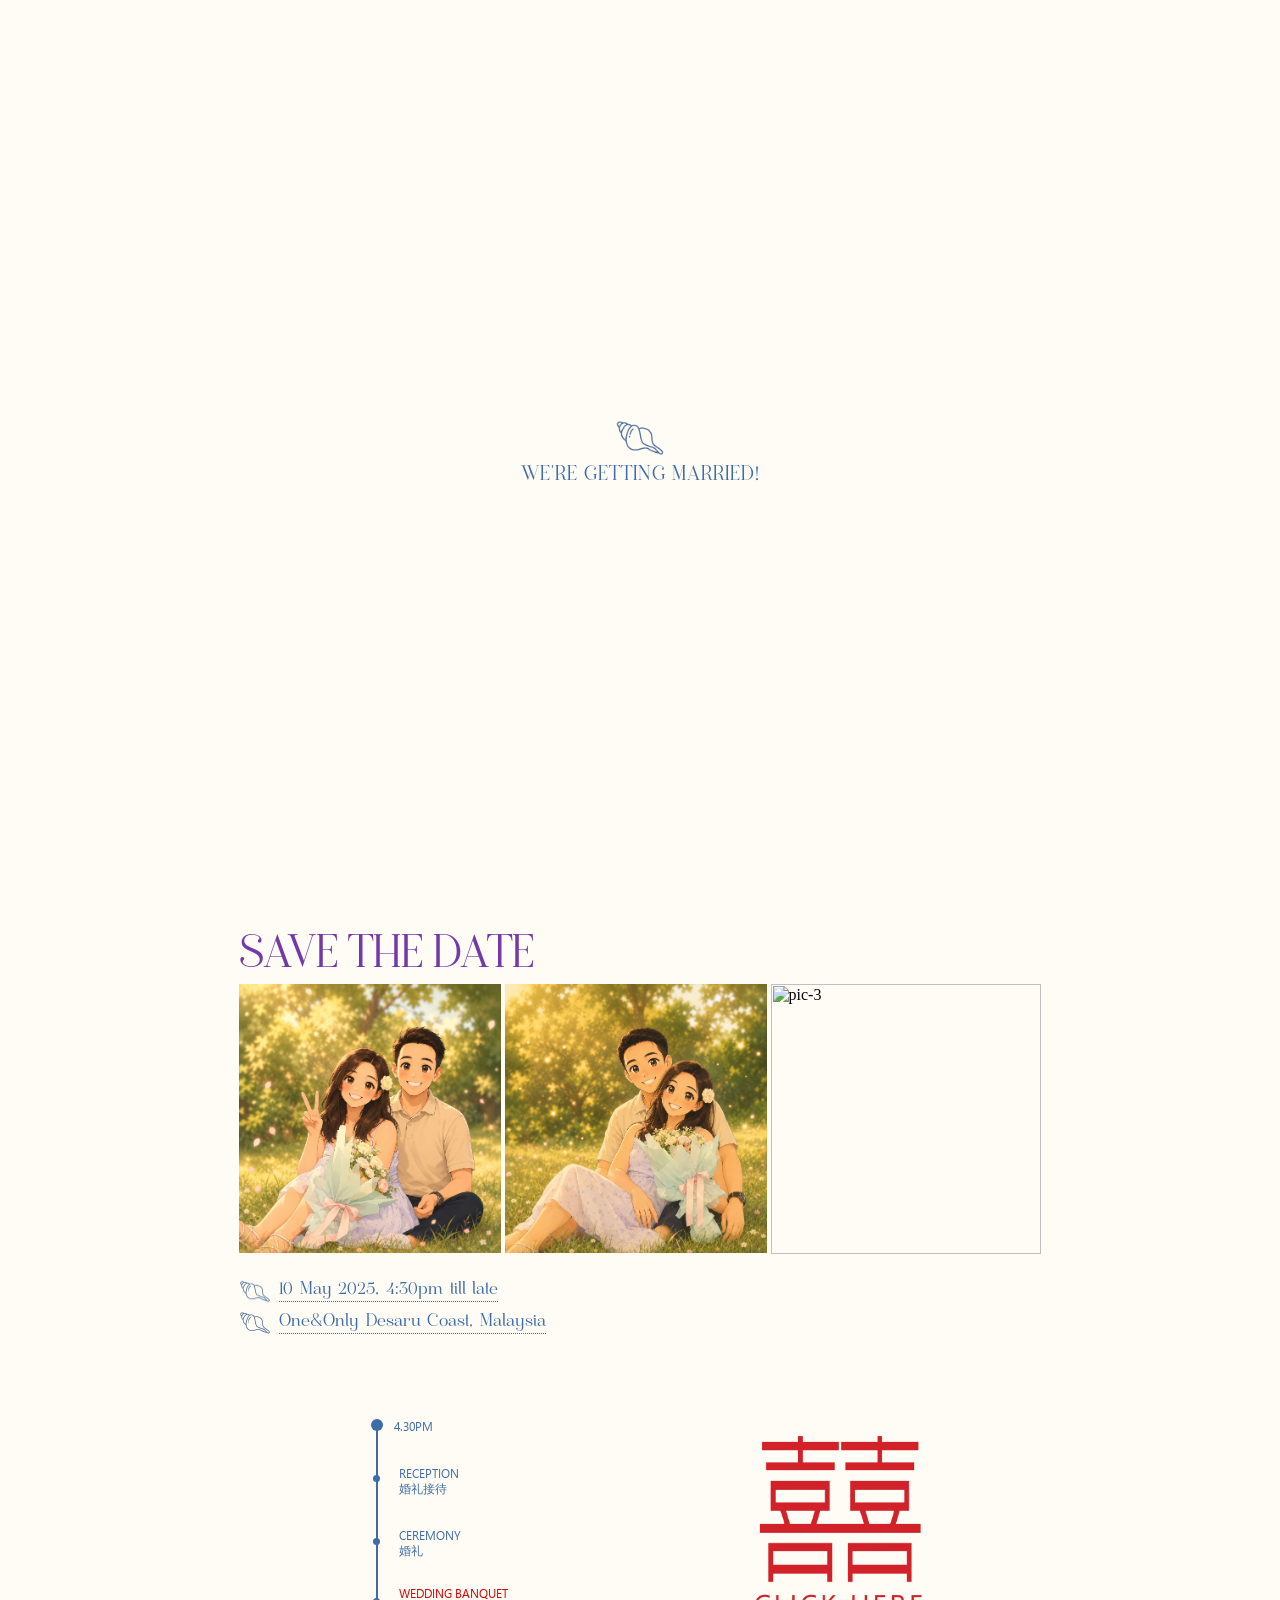
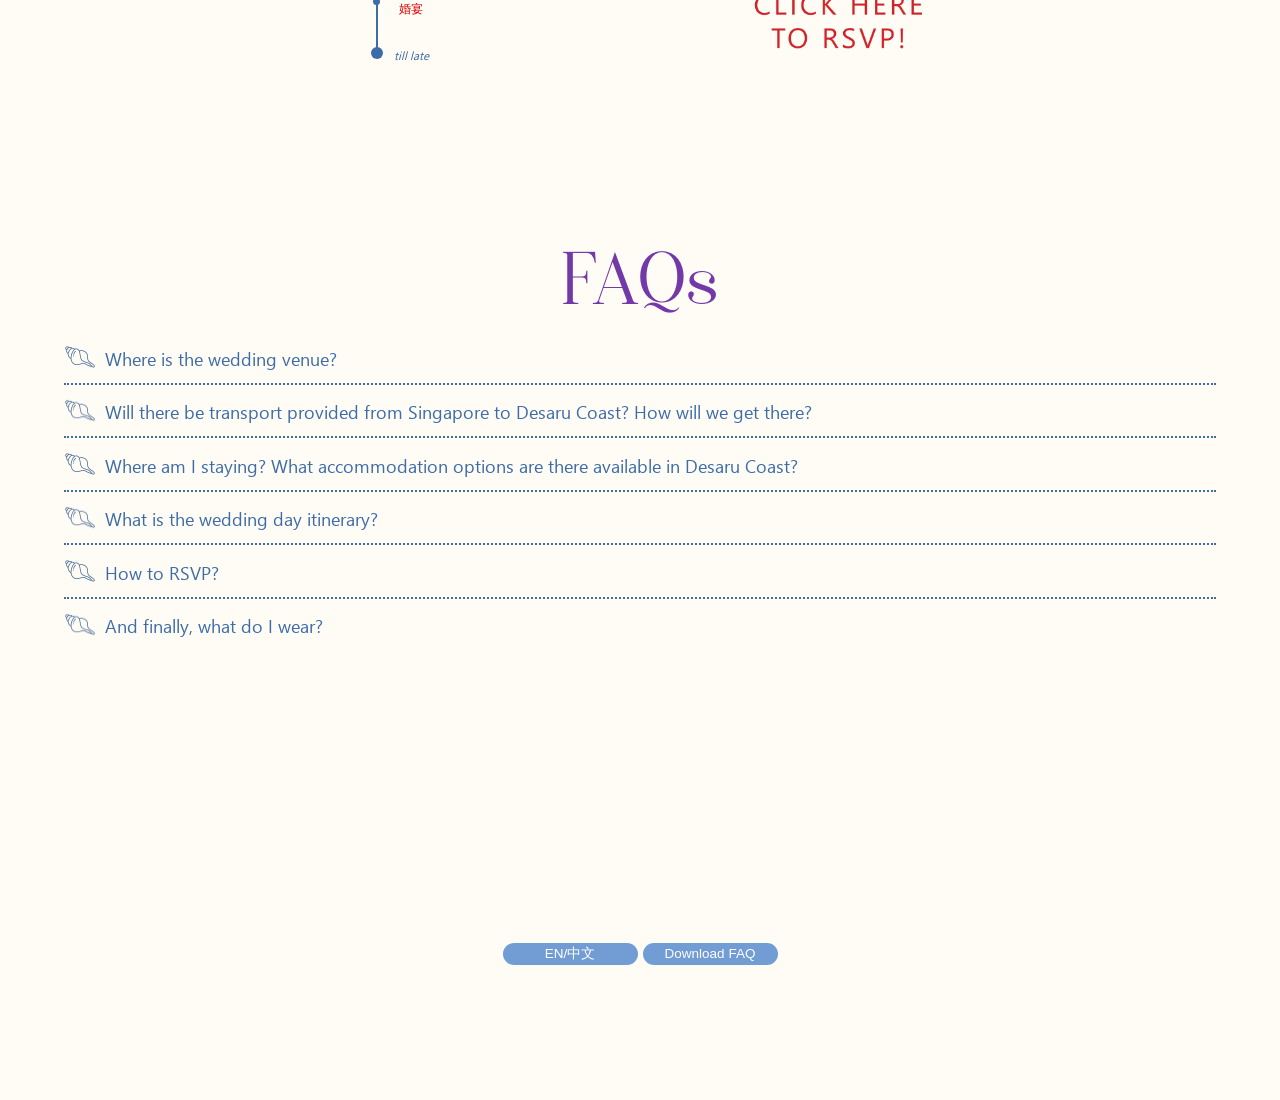
==== commit af6d5839: "updated link to rsvp popup message" ====
--- a/index.html
+++ b/index.html
@@ -63,13 +63,14 @@
                     <div class="mobile-center">
                         <div class="date-text">
                             <img src="./assets/SNAIL-BLUE.png" alt="snail-blue">
-                            <a href="./assets/SAVE THE DATE.ics">
+                            <a href="./assets/SAVE THE DATE.ics" download="Save The Date.ics">
                                 <div class="date-text">10 May 2025, 4:30pm till late</div>
                             </a>
                         </div>
                         <div class="loc-text">
                             <img src="./assets/SNAIL-BLUE.png" alt="snail-blue">
-                            <a href="https://maps.app.goo.gl/ZNL298UGyn8AYR3H9" target="_blank">
+                            <a href="https://maps.app.goo.gl/ZNL298UGyn8AYR3H9" target="_blank"
+                                rel="noopener noreferrer">
                                 One&Only Desaru Coast, Malaysia
                             </a>
                         </div>
@@ -105,7 +106,7 @@
                     </div>
                 </div>
                 <div class="rsvp-container">
-                    <a href="https://withjoy.com/jiahao-and-valerie/rsvp" target="_blank">
+                    <a href="#" aria-label="RSVP" onclick="showRSVPPopup(event)">
                         <img src="./assets/XI.png" alt="xi img">
                     </a>
                 </div>
@@ -120,7 +121,7 @@
             <div class="faq-bottom-container">
                 <div class="question-answer-container">
                     <div class="Q-A">
-                        <div class="question-container" onclick="toggleAnswer(this)">
+                        <div class="question-container">
                             <img src="./assets/SNAIL-BLUE.png" alt="snail-blue">
                             <div class="english">
                                 Where is the wedding venue?
@@ -133,16 +134,18 @@
                             <div class="english">
                                 Our wedding will be at One&Only Desaru Coast in Johor, Malaysia. The resort’s address
                                 is:
-                                <a class="faq-link" href="https://maps.app.goo.gl/ZNL298UGyn8AYR3H9"
-                                    target="_blank">Darul Ta’zim, Persiaran Damai, Desaru Coast Bandar Penawar, 90,
+                                <a class="faq-link" href="https://maps.app.goo.gl/ZNL298UGyn8AYR3H9" target="_blank"
+                                    rel="noopener noreferrer">Darul Ta’zim, Persiaran Damai, Desaru Coast Bandar
+                                    Penawar, 90,
                                     81930, Johor, Malaysia
                                     <img class="link-icon" src="./assets/LINK-ICON.png" alt="link img">
                                 </a> Both the ceremony and dinner will be hosted at Ember Beach Club.
                             </div>
                             <div class="chinese" style="display: none;">
                                 我们的婚礼将在One&Only Desaru Coast, 柔佛州, 马来西亚。度假村的地址是：
-                                <a class="faq-link" href="https://maps.app.goo.gl/ZNL298UGyn8AYR3H9"
-                                    target="_blank">Darul Ta’zim, Persiaran Damai, Desaru Coast Bandar Penawar, 90,
+                                <a class="faq-link" href="https://maps.app.goo.gl/ZNL298UGyn8AYR3H9" target="_blank"
+                                    rel="noopener noreferrer">Darul Ta’zim, Persiaran Damai, Desaru Coast Bandar
+                                    Penawar, 90,
                                     81930, Johor, Malaysia
                                     <img class="link-icon" src="./assets/LINK-ICON.png" alt="link img">
                                 </a>
@@ -151,7 +154,7 @@
                         </div>
                     </div>
                     <div class="Q-A">
-                        <div class="question-container" onclick="toggleAnswer(this)">
+                        <div class="question-container">
                             <img src="./assets/SNAIL-BLUE.png" alt="snail-blue">
                             <div class="english">
                                 Will there be transport provided from Singapore to Desaru Coast? How will we get there?
@@ -172,11 +175,12 @@
                                 <b>By Bus</b>: There are a few bus companies that operate direct services from Singapore
                                 to your hotels in Desaru Coast. The bus tickets are about $55sgd~ for a round trip. You
                                 may check popular booking platforms such as
-                                <a class="faq-link" href="https://www.easybook.com" target="_blank">easybook.com
+                                <a class="faq-link" href="https://www.easybook.com" target="_blank"
+                                    rel="noopener noreferrer">easybook.com
                                     <img class="link-icon" src="./assets/LINK-ICON.png" alt="link img">
                                 </a> or
-                                <a class="faq-link" href="https://www.busonlineticket.com"
-                                    target="_blank">busonlineticket.com
+                                <a class="faq-link" href="https://www.busonlineticket.com" target="_blank"
+                                    rel="noopener noreferrer">busonlineticket.com
                                     <img class="link-icon" src="./assets/LINK-ICON.png" alt="link img">
                                 </a>
                                 for schedules and availability.
@@ -192,11 +196,12 @@
                                 <br><br style="line-height: 0.7;"><b>自驾/出租车</b>：最快的方式是乘坐汽车或出租车，通常从柔佛新山关卡到达大约需要1.5小时到2小时。
                                 <br><br
                                     style="line-height: 0.6;"><b>巴士</b>：有几家巴士公司提供从新加坡直达德沙鲁海岸酒店的服务。往返票价大约为55新加坡元。您可以查看
-                                <a class="faq-link" href="https://www.easybook.com" target="_blank">easybook.com
+                                <a class="faq-link" href="https://www.easybook.com" target="_blank"
+                                    rel="noopener noreferrer">easybook.com
                                     <img class="link-icon" src="./assets/LINK-ICON.png" alt="link img">
                                 </a> 或
-                                <a class="faq-link" href="https://www.busonlineticket.com"
-                                    target="_blank">busonlineticket.com
+                                <a class="faq-link" href="https://www.busonlineticket.com" target="_blank"
+                                    rel="noopener noreferrer">busonlineticket.com
                                     <img class="link-icon" src="./assets/LINK-ICON.png" alt="link img">
                                 </a> 等热门订票平台以获取时间表和可用性。
                                 <br><br
@@ -206,7 +211,7 @@
                         </div>
                     </div>
                     <div class="Q-A">
-                        <div class="question-container" onclick="toggleAnswer(this)">
+                        <div class="question-container">
                             <img src="./assets/SNAIL-BLUE.png" alt="snail-blue">
                             <div class="english">
                                 Where am I staying? What accommodation options are there available in Desaru Coast?
@@ -246,7 +251,7 @@
                         </div>
                     </div>
                     <div class="Q-A">
-                        <div class="question-container" onclick="toggleAnswer(this)">
+                        <div class="question-container">
                             <img src="./assets/SNAIL-BLUE.png" alt="snail-blue">
                             <div class="english">
                                 What is the wedding day itinerary?
@@ -267,7 +272,7 @@
                         </div>
                     </div>
                     <div class="Q-A">
-                        <div class="question-container" onclick="toggleAnswer(this)">
+                        <div class="question-container">
                             <img src="./assets/SNAIL-BLUE.png" alt="snail-blue">
                             <div class="english">
                                 How to RSVP?
@@ -279,26 +284,26 @@
                         <div class="answer-container">
                             <div class="english">
                                 Click Here:
-                                <a class="faq-link" href="https://withjoy.com/jiahao-and-valerie/rsvp"
-                                    target="_blank">Link to RSVP
+                                <a class="faq-link" href="#" onclick="showRSVPPopup(event)">Link to RSVP
                                     <img class="link-icon" src="./assets/LINK-ICON.png" alt="link img">
                                 </a>
                                 <br>
                                 Click Here:
-                                <a class="faq-link" href="./assets/SAVE THE DATE.ics">Add to Calander
+                                <a class="faq-link" href="./assets/SAVE THE DATE.ics" download="Save The Date.ics">Add
+                                    to Calander
                                     <img class="link-icon" src="./assets/LINK-ICON.png" alt="link img">
                                 </a>
                                 <br>It will bring you to a different website to register.
                             </div>
                             <div class="chinese" style="display: none;">
                                 点击此处：
-                                <a class="faq-link" href="https://withjoy.com/jiahao-and-valerie/rsvp"
-                                    target="_blank">链接以回复参加
+                                <a class="faq-link" href="#" onclick="showRSVPPopup(event)">链接以回复参加
                                     <img class="link-icon" src="./assets/LINK-ICON.png" alt="link img">
                                 </a>
                                 <br>
                                 点击此处：
-                                <a class="faq-link" href="./assets/SAVE THE DATE.ics">链接添加到您的日历
+                                <a class="faq-link" href="./assets/SAVE THE DATE.ics"
+                                    download="Save The Date.ics">链接添加到您的日历
                                     <img class="link-icon" src="./assets/LINK-ICON.png" alt="link img">
                                 </a>
                                 <br>这将带您到一个不同的网站进行注册。
@@ -306,7 +311,7 @@
                         </div>
                     </div>
                     <div class="Q-A">
-                        <div class="question-container" onclick="toggleAnswer(this)">
+                        <div class="question-container">
                             <img src="./assets/SNAIL-BLUE.png" alt="snail-blue">
                             <div class="english">
                                 And finally, what do I wear?
@@ -339,6 +344,16 @@
             </div>
         </div>
     </section>
+
+    <div class="rsvp-popup-overlay" id="rsvpPopup">
+        <div class="rsvp-popup">
+            Thank you for being part of our journey! We've officially tied the knot and couldn't be more grateful for
+            your love and support. ❤️
+            <br>
+            <button onclick="closeRSVPPopup()">Cheers to Us! 🥂</button>
+        </div>
+    </div>
+
     <script src="script.js"></script>
 </body>
 
--- a/style.css
+++ b/style.css
@@ -1,11 +1,6 @@
 @font-face {
     font-family: 'leelawadee';
-    src: url('./fonts/leelawadee-ui.ttf') format('truetype'),
-}
-
-@font-face {
-    font-family: 'montcers';
-    src: url('./fonts/Montcers.otf') format('opentype');
+    src: url('./fonts/leelawadee-ui.ttf') format('truetype');
 }
 
 @font-face {
@@ -13,14 +8,8 @@
     src: url('./fonts/Sarlotte.otf') format('opentype');
 }
 
-/* Page CSS */
-
-:root {
-    --effective-vh: 100vh;
-    /* Default value */
-}
-
-
+
+/* Global */
 * {
     margin: 0;
     padding: 0;
@@ -32,21 +21,17 @@
     overflow: auto;
     height: 300vh;
     scroll-behavior: smooth;
-    /* Enables smooth scrolling */
     scroll-snap-type: y mandatory;
-    /* Ensure snapping behavior */
     overflow-x: hidden;
 }
 
 section {
     height: 100vh;
-    /* Each section takes full viewport height */
     scroll-snap-align: start;
-    /* Aligns to the start of the viewport */
-}
-
-
-/* Sidebar Styling */
+}
+
+
+/* Sidebar */
 .sidebar {
     position: fixed;
     top: 50%;
@@ -60,10 +45,8 @@
     transition: opacity 0.5s ease-in-out;
 }
 
-/* Dot Style */
 .dot {
     width: 10px;
-    /* Default dot size for desktop */
     height: 10px;
     background-color: #3d6ba83a;
     border-radius: 50%;
@@ -71,19 +54,14 @@
     transition: background-color 0.3s;
 }
 
-/* Active Dot Style */
 .dot.active {
     background-color: #3d6ba886;
-    /* Highlighted color */
-}
-
+}
 
 
 /* Loading Screen */
-/* Loading Screen CSS */
 #loading-screen {
     position: fixed;
-    /* Cover the whole viewport */
     top: 0;
     left: 0;
     width: 100%;
@@ -94,21 +72,14 @@
     align-items: center;
     justify-content: center;
     opacity: 1;
-    /* Fully visible by default */
     transition: visibility 2s ease-out, opacity 2s ease-out;
-    /* Smooth transition for opacity */
     z-index: 1000;
-    /* Ensure it’s on top of everything else */
-}
-
-
-/* Loading Text and Image */
+}
+
 .loading-text,
 #loading-screen img {
     opacity: 0;
-    /* Start invisible */
     transition: opacity 2s ease-in;
-    /* Fade-in transition */
 }
 
 #loading-screen img {
@@ -125,42 +96,30 @@
     color: #3d6ca8;
 }
 
-/* Fade-in when loading screen is visible */
 #loading-screen.visible .loading-text,
 #loading-screen.visible img {
     opacity: 1;
-    /* Fully visible */
-}
-
-/* Hidden state for fade-out */
+}
+
 #loading-screen.hidden {
     opacity: 0;
-    /* Change opacity to 0 to trigger fade-out */
-}
-
-
-/* Intro Page */
-
+}
+
+
+/* Intro */
 #intro {
     height: 100vh;
     visibility: hidden;
-    /* Start hidden */
-    opacity: 0;
-    /* Start with no opacity */
+    opacity: 0;
     transition: opacity 2s ease-in-out;
-    /* Transition for the fade-in effect */
-    display: flex;
-    flex-direction: column;
-    align-items: center;
-
-}
-
-/* When visible */
+    display: flex;
+    flex-direction: column;
+    align-items: center;
+}
+
 #intro.visible {
     visibility: visible;
-    /* Makes it visible in the layout */
     opacity: 1;
-    /* Fully visible */
 }
 
 .top-container {
@@ -228,28 +187,21 @@
 }
 
 
-/* Info Page */
+/* Info */
 #info {
     height: 100vh;
     display: flex;
     flex-direction: column;
     align-items: center;
     visibility: hidden;
-    /* or use opacity: 0; */
-    opacity: 0;
-    /* Use opacity for fade-in effect */
-}
-
-/* When visible */
+    opacity: 0;
+}
+
 #info.visible {
     visibility: visible;
-    /* or just remove this line if using opacity */
     opacity: 1;
     transition: opacity 2s ease-in-out;
-    /* Transition for the fade-in effect */
-}
-
-/* Location Section */
+}
 
 .STD-loc-rsvp-container {
     height: 100vh;
@@ -265,7 +217,6 @@
     flex-direction: column;
     justify-content: center;
 }
-
 
 .STD-text {
     font-family: 'sarlotte';
@@ -275,11 +226,8 @@
 
 .STD-pic-container {
     width: 100%;
-    /* Ensure it takes full width */
     max-height: 50vh;
-    /* Limit height */
     overflow: hidden;
-    /* Hide overflow */
     position: relative;
 }
 
@@ -303,9 +251,7 @@
 .date-text,
 .loc-text {
     display: flex;
-    /* Use flexbox for alignment within each section */
-    align-items: center;
-    /* Center align items vertically */
+    align-items: center;
     font-size: min(2vw, 2vh);
     font-family: 'sarlotte';
     color: #3d6ca8;
@@ -320,18 +266,15 @@
 .date-text a {
     display: flex;
     align-items: center;
-    /* Center vertically */
-    width: auto;
-    /* Ensure it takes the full width available */
-    color: #3d6ca8;
-    /* Match your text color */
+    width: auto;
+    color: #3d6ca8;
     white-space: nowrap;
     text-decoration: none;
     border-bottom: 1px dotted #3d6ca8;
 }
 
-/* RSVP Section */
-
+
+/* Timeline */
 .timeline-rsvp-container {
     height: 40vh;
     width: 100%;
@@ -354,12 +297,12 @@
 }
 
 .dot-text-container {
-    height: 96%;
     display: flex;
     flex-direction: column;
     position: relative;
     width: auto;
     justify-content: center;
+    height: auto;
 }
 
 .timeline-event {
@@ -367,15 +310,21 @@
     align-items: center;
     justify-content: flex-start;
     position: relative;
-    margin-bottom: 5vh;
-    /* Margin scales with screen height */
+    margin-bottom: min(3vh, 3vw);
+}
+
+.timeline-event:last-child {
+    margin: 0;
+}
+
+.timeline-event:last-child .event-text {
+    font-style: italic;
 }
 
 .event-text {
     padding-left: calc(0.5vw + 0.5vh);
     font-family: 'leelawadee';
     font-size: min(1.3vw, 1.3vh);
-    /* Text size scales with viewport size */
     color: #3d6ca8;
     padding-top: 3%;
 }
@@ -384,56 +333,39 @@
     padding-left: calc(0.5vw + 0.5vh);
     font-family: 'leelawadee';
     font-size: min(1.3vw, 1.3vh);
-    /* Text size scales with viewport size */
     color: #d90000;
 }
 
 .big-dot,
 .small-dot {
     border-radius: 50%;
-    background-color: black;
     z-index: 1;
     background-color: #3d6ca8;
+    flex-shrink: 0;
 }
 
 .big-dot {
-    width: calc(0.55vw + 0.55vh);
-    /* Dot size scales with viewport */
-    height: calc(0.55vw + 0.55vh);
+    width: 12px;
+    height: 12px;
 }
 
 .small-dot {
-    margin-left: calc(0.12vw + 0.12vh);
-    margin-right: calc(0.3vw + 0.3vh);
-    width: calc(0.3vw + 0.3vh);
-    /* Smaller dot size scaling */
-    height: calc(0.3vw + 0.3vh);
-
+    width: 7px;
+    height: 7px;
+    margin-left: 2px;
+    margin-right: 8px;
 }
 
 .line {
     position: absolute;
-    width: calc(0.08vw + 0.08vh);
-    /* Same width as big-line */
-    height: 100%;
-    /* Longer line height for middle events */
-    background-color: black;
-    left: calc(0.22vw + 0.22vh);
-    overflow: hidden;
+    width: 2px;
     background-color: #3d6ca8;
-}
-
-.timeline-event:last-child {
-    margin: 0;
-}
-
-.timeline-event:last-child .event-text {
-    font-style: italic;
-}
-
-
-
-/* RSVP Section */
+    left: 5px;
+    top: 8px;
+    bottom: 8px;
+}
+
+/* RSVP */
 .rsvp-container {
     left: 50%;
     width: 50%;
@@ -443,37 +375,99 @@
     display: flex;
     justify-content: center;
     width: 100%;
-
+}
+
+@keyframes pulse-glow {
+    0% {
+        transform: scale(1);
+        filter: drop-shadow(0 0 0px #d4a0a0);
+    }
+
+    50% {
+        transform: scale(0.85);
+        filter: drop-shadow(0 0 5px #d4a0a0);
+    }
+
+    100% {
+        transform: scale(1);
+        filter: drop-shadow(0 0 0px #d4a0a0);
+    }
 }
 
 .rsvp-container img {
     width: min(25vw, 25vh);
     height: auto;
-}
-
-
-
-/* FAQ Page */
+    animation: pulse-glow 5s ease-in-out infinite;
+}
+
+/* RSVP Popup */
+.rsvp-popup-overlay {
+    position: fixed;
+    top: 0;
+    left: 0;
+    width: 100%;
+    height: 100%;
+    background-color: rgba(0, 0, 0, 0.5);
+    z-index: 2000;
+    justify-content: center;
+    align-items: center;
+    display: flex;
+    opacity: 0;
+    pointer-events: none;
+    transition: opacity 0.4s ease;
+}
+
+.rsvp-popup-overlay.active {
+    opacity: 1;
+    pointer-events: all;
+}
+
+.rsvp-popup {
+    background-color: #fffcf5;
+    padding: 40px;
+    border-radius: 12px;
+    text-align: center;
+    max-width: 400px;
+    width: 85%;
+    font-family: 'leelawadee';
+    color: #3d6ca8;
+    font-size: 16px;
+    line-height: 1.6;
+    transform: scale(0.95);
+    transition: transform 0.4s ease;
+}
+
+.rsvp-popup-overlay.active .rsvp-popup {
+    transform: scale(1);
+}
+
+.rsvp-popup button {
+    margin-top: 24px;
+    background-color: #719cd4;
+    color: white;
+    border: none;
+    border-radius: 20px;
+    padding: 10px 24px;
+    font-size: 14px;
+    cursor: pointer;
+    font-family: 'leelawadee';
+}
+
+
+/* FAQ */
 #faq {
     height: 100vh;
     visibility: hidden;
-    /* Start hidden */
-    opacity: 0;
-    /* Start with no opacity */
+    opacity: 0;
     transition: opacity 2s ease-in-out;
-    /* Transition for the fade-in effect */
-    display: flex;
-    flex-direction: column;
-    align-items: center;
-
-}
-
-/* When visible */
+    display: flex;
+    flex-direction: column;
+    align-items: center;
+}
+
 #faq.visible {
     visibility: visible;
-    /* Makes it visible in the layout */
     opacity: 1;
-    /* Fully visible */
 }
 
 .faq-container {
@@ -505,26 +499,14 @@
     text-decoration: none;
     border-bottom: 1px dotted #7439a8;
     color: #7439a8;
-    /* Default color */
-}
-
-.faq-link:visited {
-    color: #7439a8;
-    /* Color after link is visited */
-}
-
-.faq-link:hover {
-    color: #7439a8;
-    /* Color on hover */
-}
-
+}
+
+.faq-link:visited,
+.faq-link:hover,
 .faq-link:active {
     color: #7439a8;
-    /* Color when link is clicked */
-}
-
-
-/* Answer containers start hidden */
+}
+
 .answer-container {
     display: none;
     padding-left: min(8vw, 8vh);
@@ -533,7 +515,6 @@
     text-align: justify;
 }
 
-/* Question hover effect for better UX */
 .question-container {
     cursor: pointer;
     margin: 10px 0;
@@ -551,7 +532,6 @@
     padding-right: min(1vw, 1vh);
 }
 
-/* Remove top border from the first question in the FAQ section */
 .question-answer-container>.Q-A:first-child>.question-container {
     padding-top: 0;
     border-top: none;
@@ -561,18 +541,11 @@
     color: #d90000;
 }
 
-.faq-bottom-container {
-    flex-grow: 1;
-    /* Allows the content area to grow and push the button down */
-}
-
 .button-bottom {
     display: flex;
     justify-content: center;
     margin-top: auto;
-    /* Pushes the button to the bottom */
     padding-bottom: min(15vw, 15vh);
-    /* Optional: adds some spacing from the bottom */
     gap: 5px;
 }
 
@@ -580,15 +553,10 @@
 #downloadButton {
     background-color: #719cd4;
     color: white;
-    /* White text */
     border: none;
-    /* Remove borders */
     border-radius: min(3vw, 3vh);
-    /* Rounded corners */
     cursor: pointer;
-    /* Pointer cursor on hover */
     transition: background-color 0.3s;
-    /* Transition for background color */
     display: flex;
     align-items: center;
     justify-content: center;
--- a/mediaqueries.css
+++ b/mediaqueries.css
@@ -1,8 +1,6 @@
-@media screen and (max-width: 1400px) {}
+@media screen and (max-width: 500px) {
 
-
-
-@media screen and (max-width: 500px) {
+    /* Intro */
     .top-container img {
         height: min(6vh, 6vw);
     }
@@ -24,6 +22,7 @@
         justify-content: center;
     }
 
+    /* Loading Screen */
     #loading-screen img {
         height: 35px;
     }
@@ -32,10 +31,9 @@
         font-size: 15px;
     }
 
-    /* Side Bar */
+    /* Sidebar */
     .dot {
         width: 5px;
-        /* Dot size for mobile */
         height: 5px;
     }
 
@@ -43,19 +41,14 @@
         position: fixed;
         top: 50%;
         right: 10px;
-        /* Adjust as needed to position on the side */
         transform: translateY(-50%);
         display: flex;
         flex-direction: column;
         gap: 4px;
-        /* Space between dots */
         z-index: 999;
-        /* Ensure it stays on top */
     }
 
-
-    /* Info page */
-
+    /* Info */
     .STD-container {
         display: flex;
         flex-direction: column;
@@ -91,8 +84,7 @@
         padding-top: 0;
     }
 
-
-    /* RSVP Section */
+    /* Timeline */
     .event-text {
         font-size: min(3vw, 3vh);
     }
@@ -101,23 +93,25 @@
         font-size: min(3vw, 3vh);
     }
 
-    .small-dot {
-        margin-left: calc(0.15vw + 0.15vh);
-        width: calc(0.39vw + 0.39vh);
-        /* Smaller dot size scaling */
-        height: calc(0.39vw + 0.39vh);
+    .big-dot {
+        width: 14px;
+        height: 14px;
     }
 
-    .big-dot {
-        width: calc(0.7vw + 0.7vh);
-        /* Dot size scales with viewport */
-        height: calc(0.7vw + 0.7vh);
+    .small-dot {
+        width: 8px;
+        height: 8px;
+        margin-left: 3px;
+        margin-right: 8px;
     }
 
     .line {
-        left: calc(0.3vw + 0.3vh);
+        left: 6px;
+        top: 7px;
+        bottom: 7px;
     }
 
+    /* RSVP */
     .rsvp-container a {
         justify-content: flex-start;
     }
@@ -135,8 +129,7 @@
         width: min(30vw, 30vh);
     }
 
-    /* FAQ Page */
-
+    /* FAQ */
     .faq-bottom-container {
         font-size: min(3vw, 3vh);
         padding: min(2vw, 2vh);
@@ -150,13 +143,8 @@
         padding-top: min(1vw, 1vh);
     }
 
-    #languageToggle {
-        font-size: min(3vw, 3vh);
-    }
-
     .button-bottom {
         padding-bottom: min(27vw, 27vh);
-        /* Optional: adds some spacing from the bottom */
     }
 
     #languageToggle,
@@ -173,6 +161,8 @@
 
 
 @media screen and (max-width: 350px) {
+
+    /* FAQ small screens */
     .faq-bottom-container {
         font-size: min(2.5vw, 2.5vh);
     }
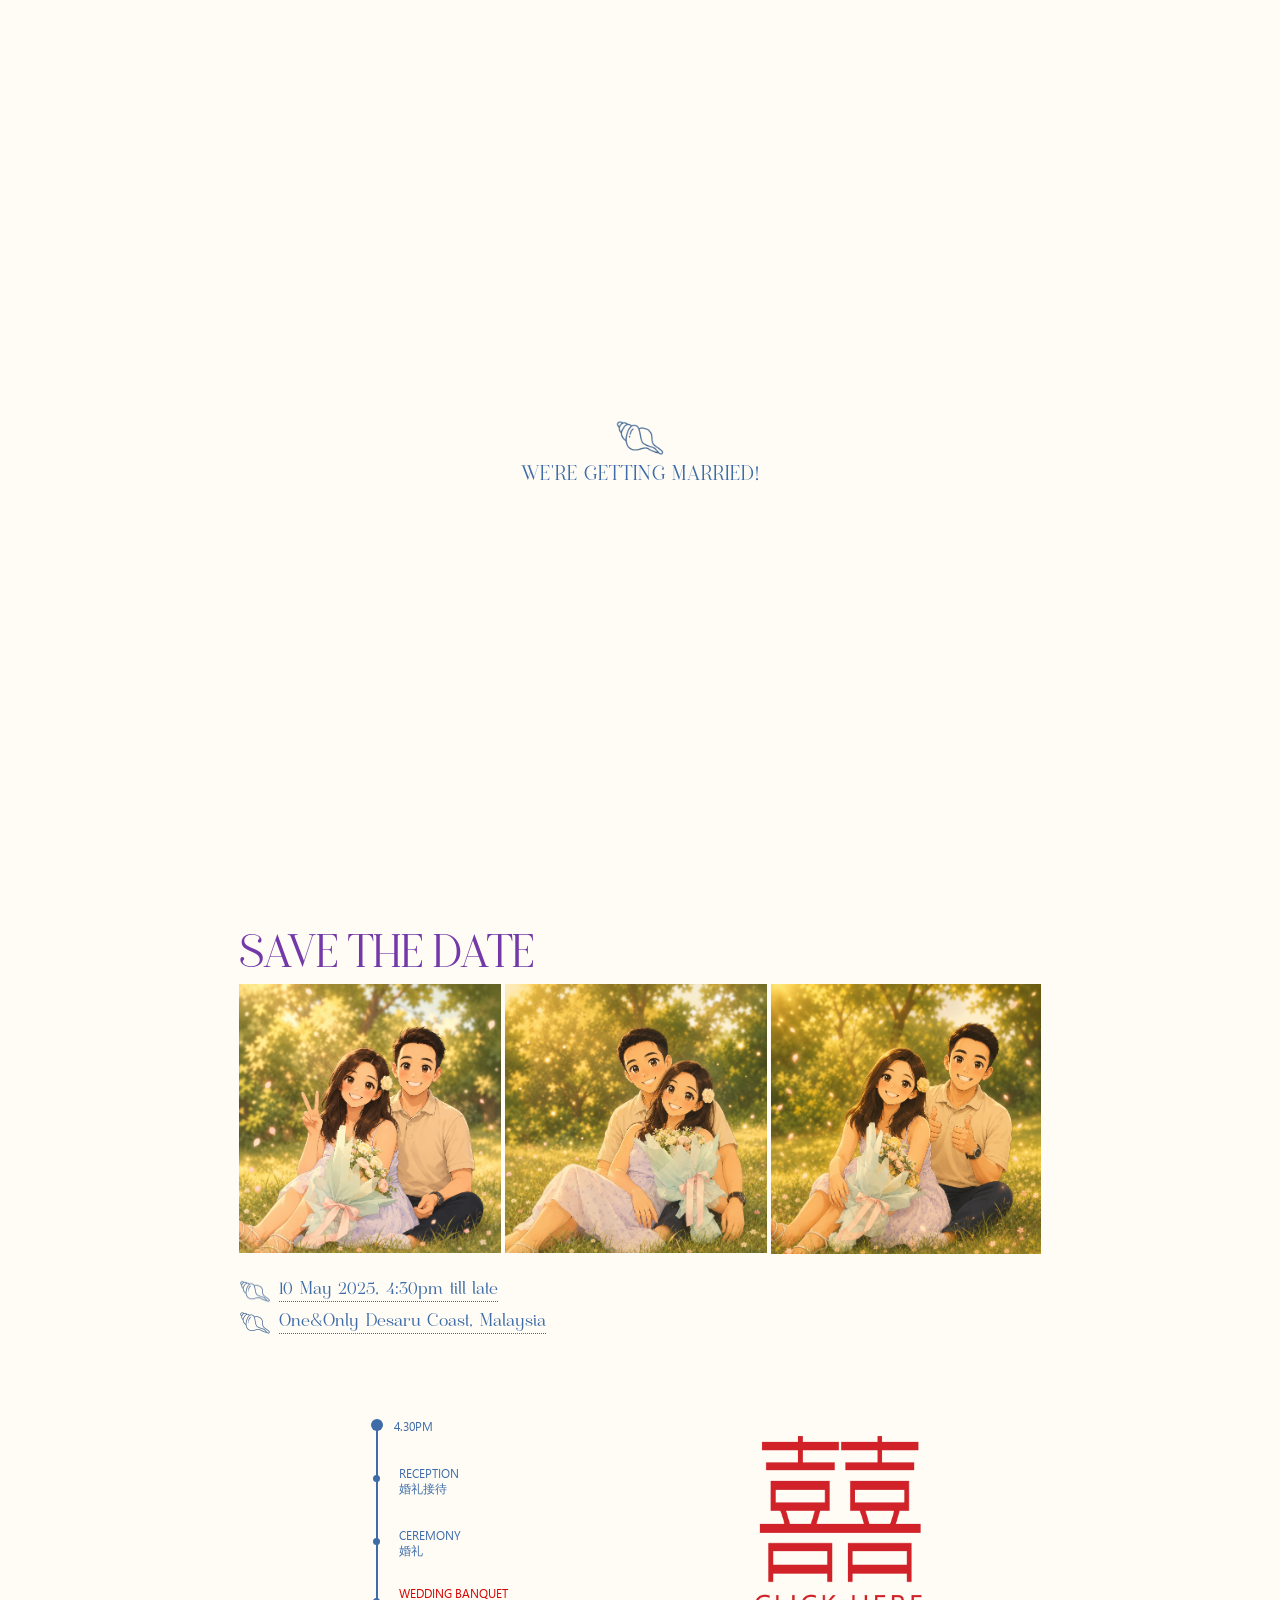
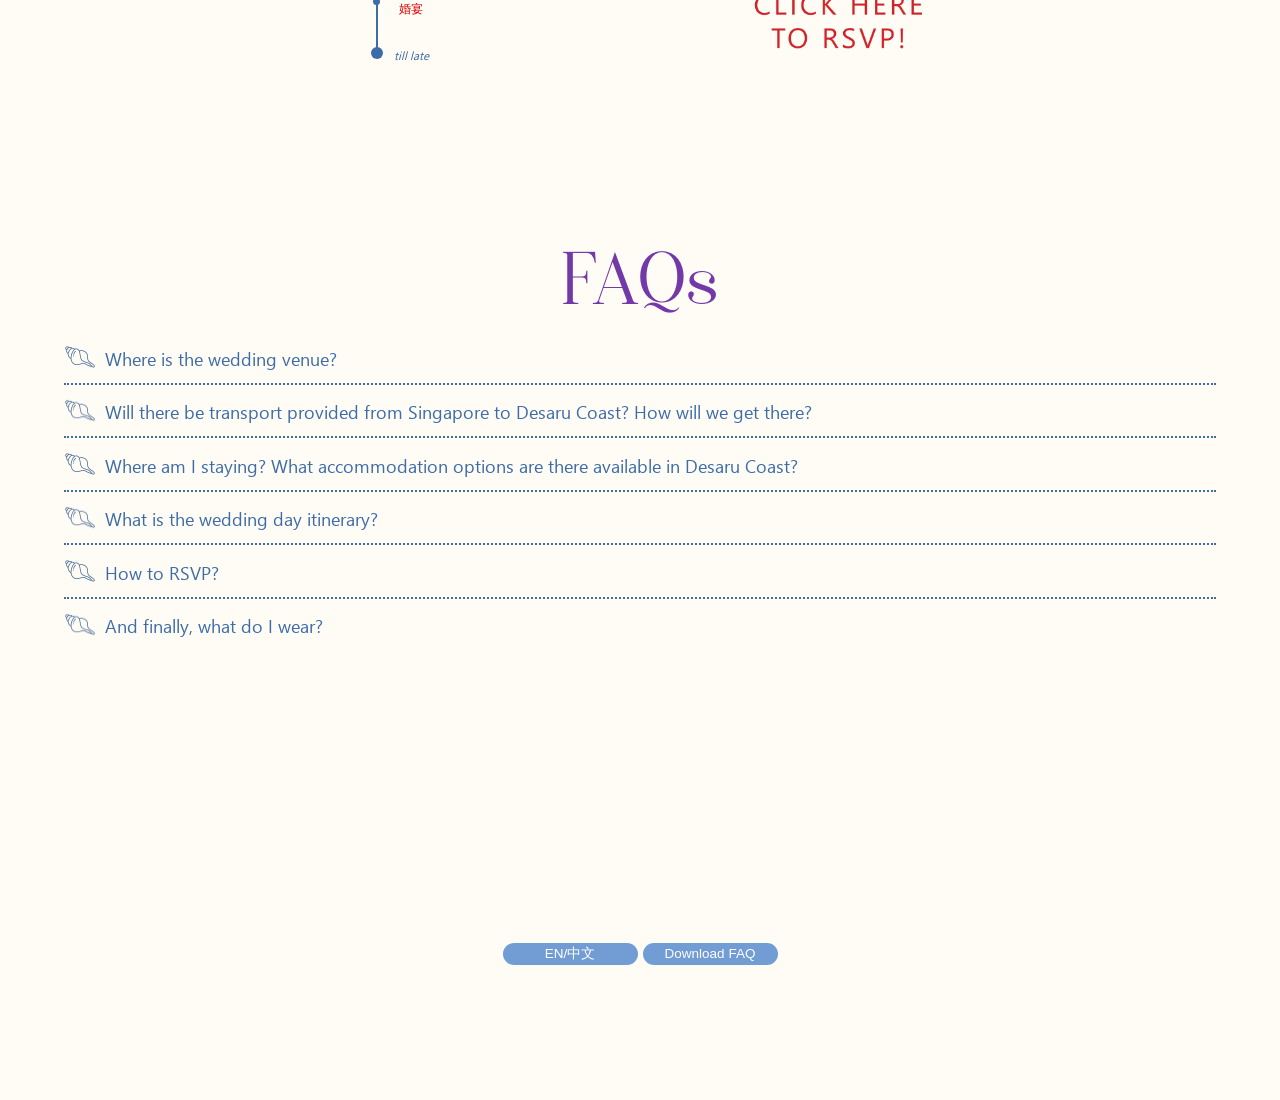
==== commit 3c704f1c: "updated new photo" ====
--- a/index.html
+++ b/index.html
@@ -55,7 +55,7 @@
                         <div class="STD-pic-container">
                             <img src="./assets/A1new.png" alt="pic-1">
                             <img src="./assets/A2new.png" alt="pic-2">
-                            <img src="./assets/A3.png" alt="pic-3">
+                            <img src="./assets/A3new.png" alt="pic-3">
                         </div>
                     </div>
                 </div>
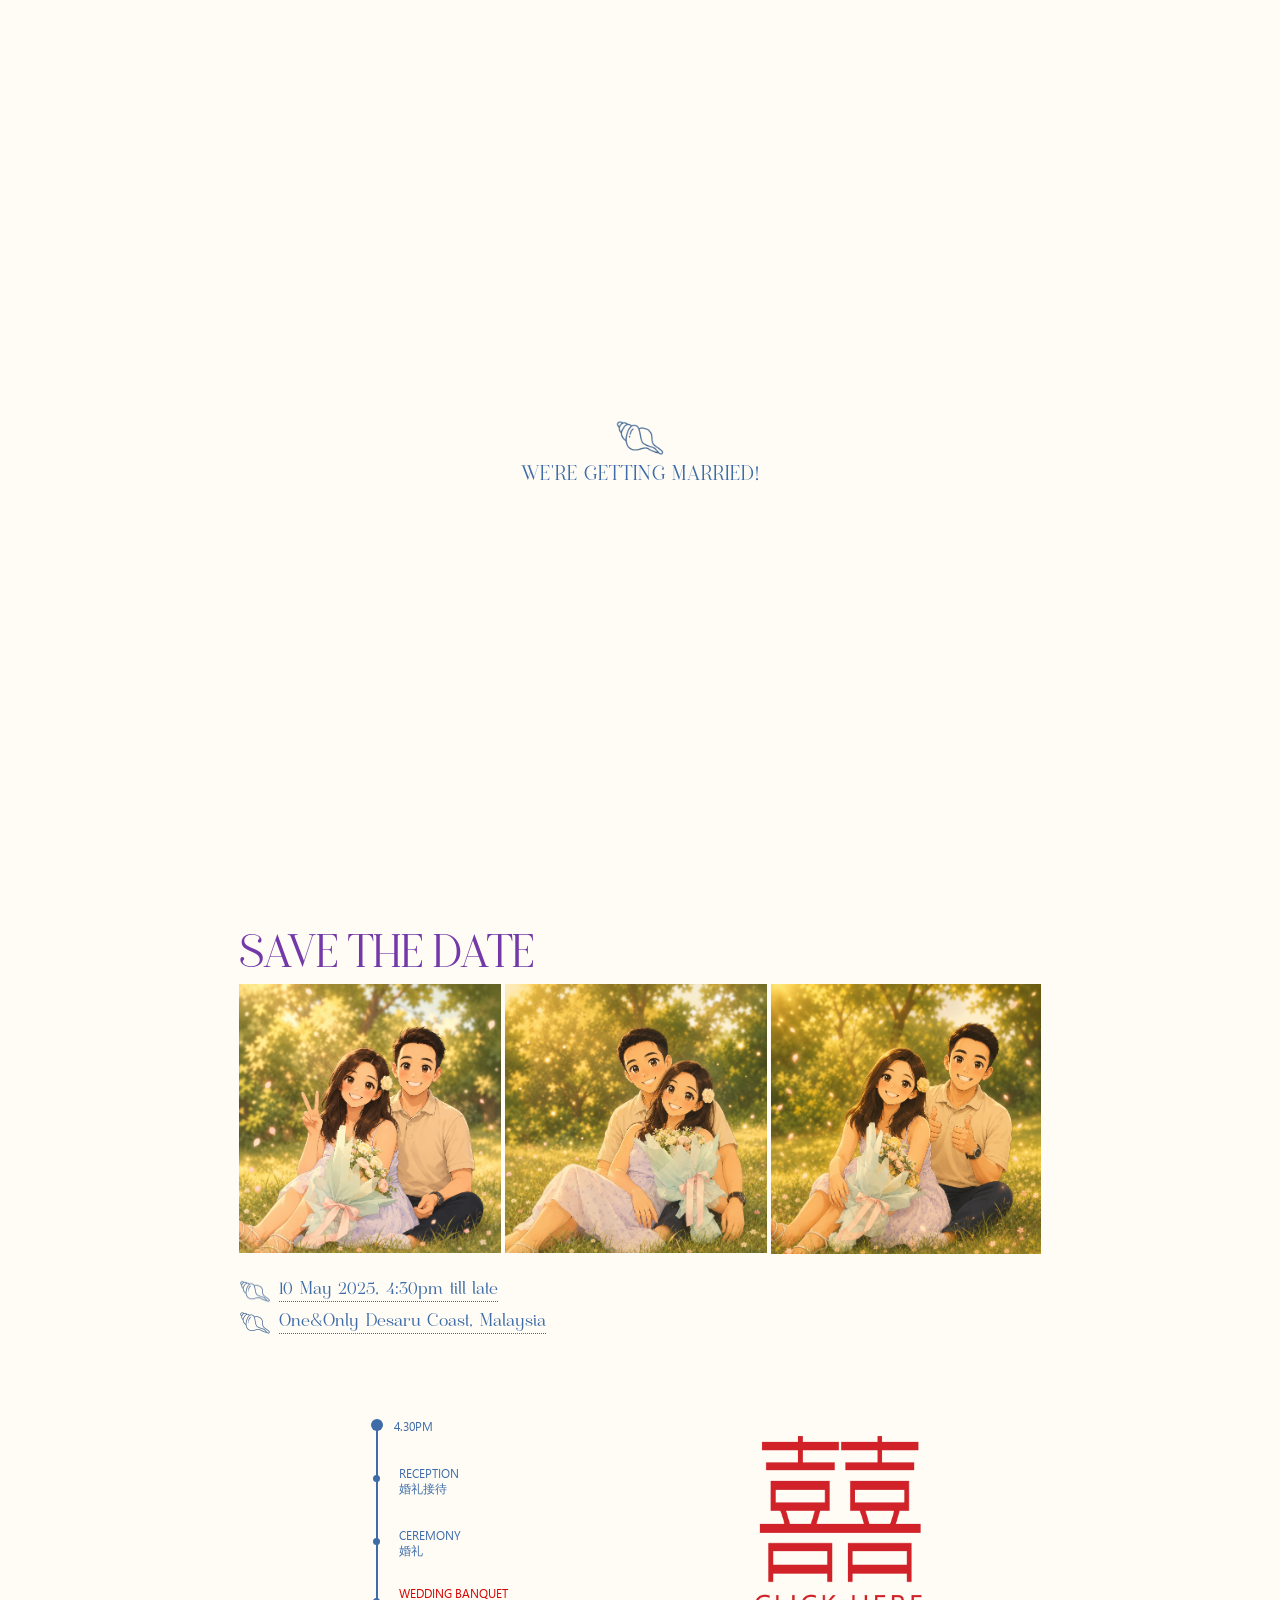
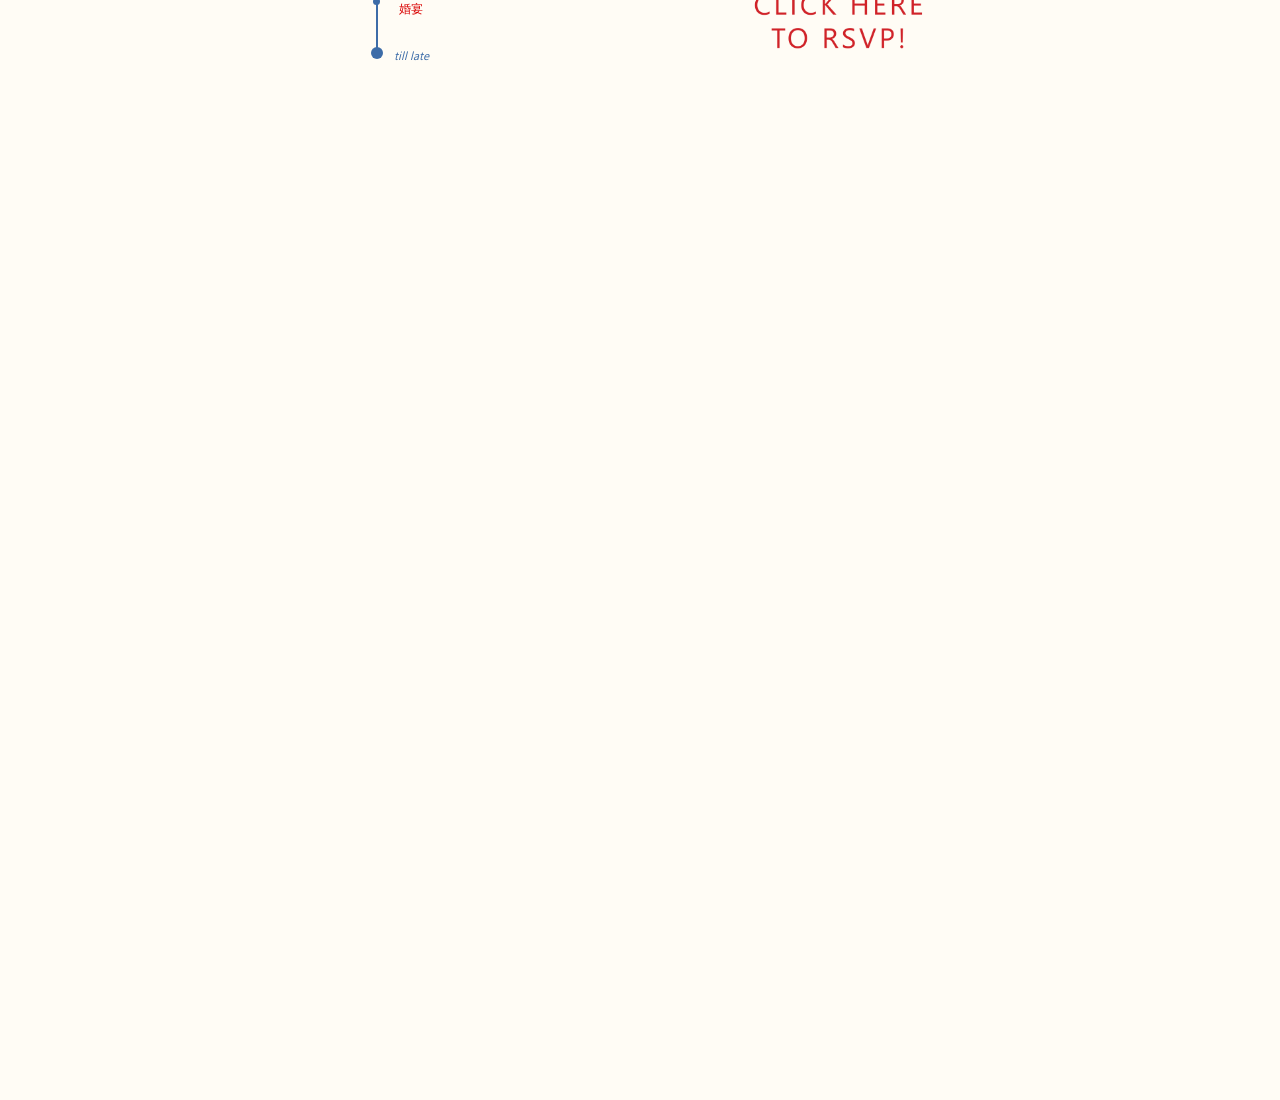
==== commit 574463a6: "fix mouse scroll on mobile version" ====
--- a/index.html
+++ b/index.html
@@ -31,7 +31,7 @@
             <div class="header-text">
                 <div>WE'RE GETTING MARRIED!</div>
                 <div>REQUESTING PLEASURE OF YOUR COMPANY</div>
-                <div>TO CELEBRATE OUR MARRIAGE WITH US -- jhval25.netlify.app</div>
+                <div>TO CELEBRATE OUR MARRIAGE WITH US</div>
             </div>
         </div>
         <div class="bottom-container">
--- a/mediaqueries.css
+++ b/mediaqueries.css
@@ -129,6 +129,12 @@
         width: min(30vw, 30vh);
     }
 
+    .rsvp-popup {
+        width: 70%;
+        padding: 24px;
+        font-size: 14px;
+    }
+
     /* FAQ */
     .faq-bottom-container {
         font-size: min(3vw, 3vh);
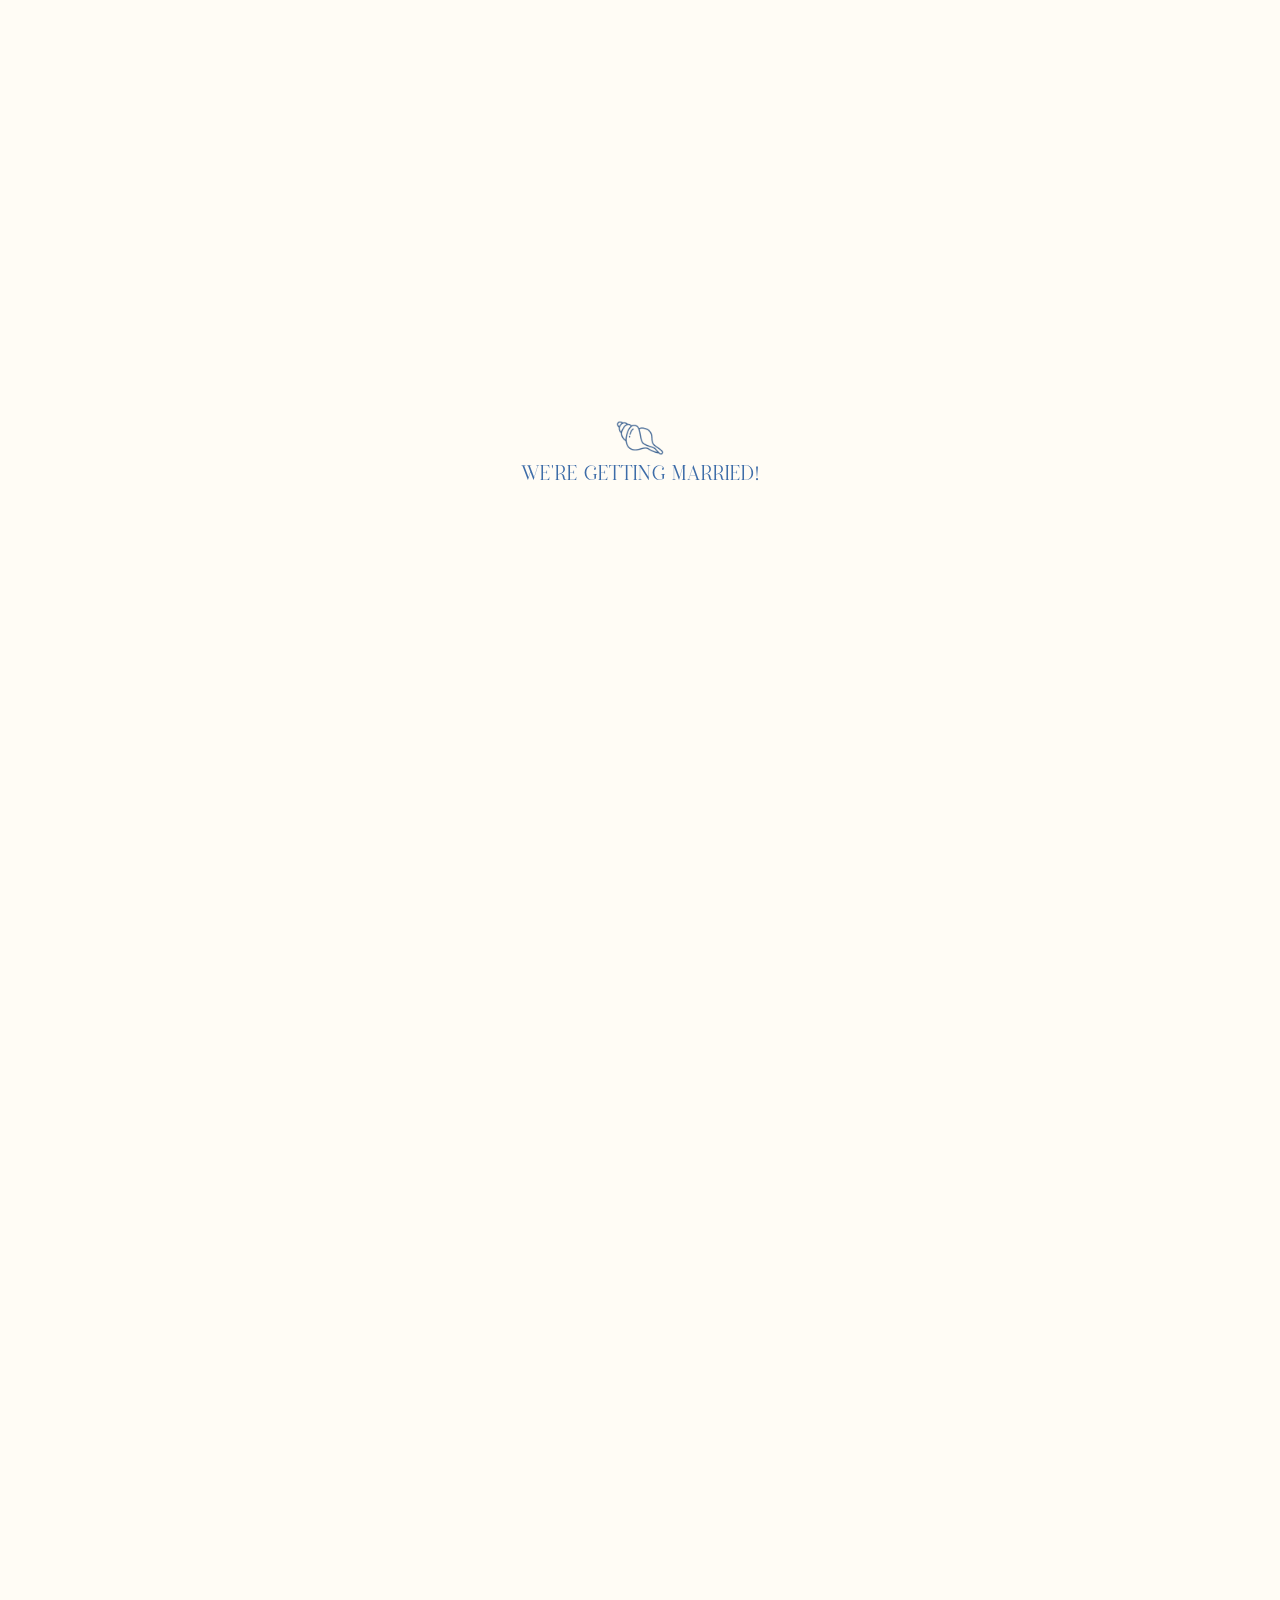
==== commit 91b4b403: "updated main photo" ====
--- a/index.html
+++ b/index.html
@@ -37,7 +37,7 @@
         <div class="bottom-container">
             <div class="img-text-container">
                 <div class="img-main">
-                    <img src="./assets/MAIN1.png" alt="main-1">
+                    <img src="./assets/MAIN1new.png" alt="main-1">
                 </div>
                 <div class="name-year-container">
                     <div class="chi-name-text1">嘉壕.思俐</div>
--- a/style.css
+++ b/style.css
@@ -473,6 +473,7 @@
 .faq-container {
     height: 100vh;
     width: 90vw;
+    max-width: 900px;
     display: flex;
     flex-direction: column;
     align-items: center;
@@ -513,6 +514,8 @@
     padding-right: min(8vw, 8vh);
     transition: all 0.3s ease;
     text-align: justify;
+    max-height: 30vh;
+    overflow-y: auto;
 }
 
 .question-container {
